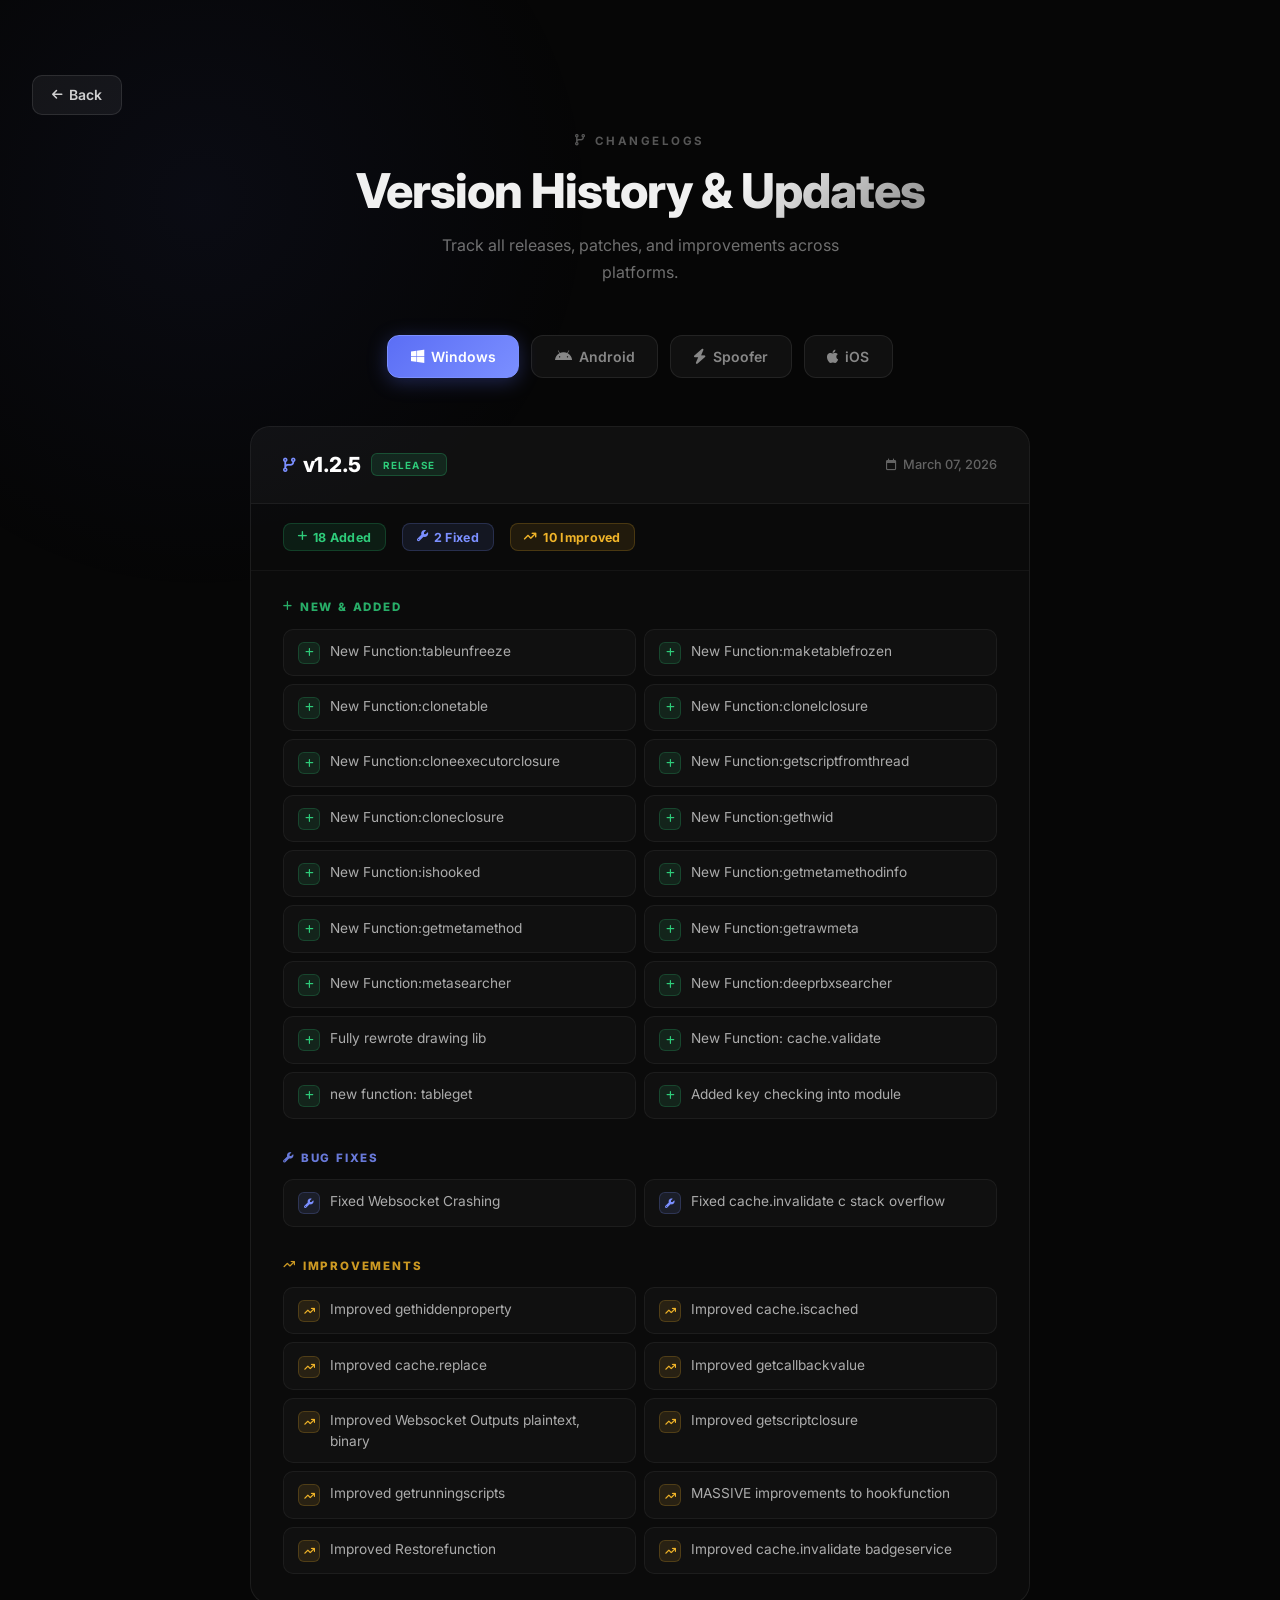
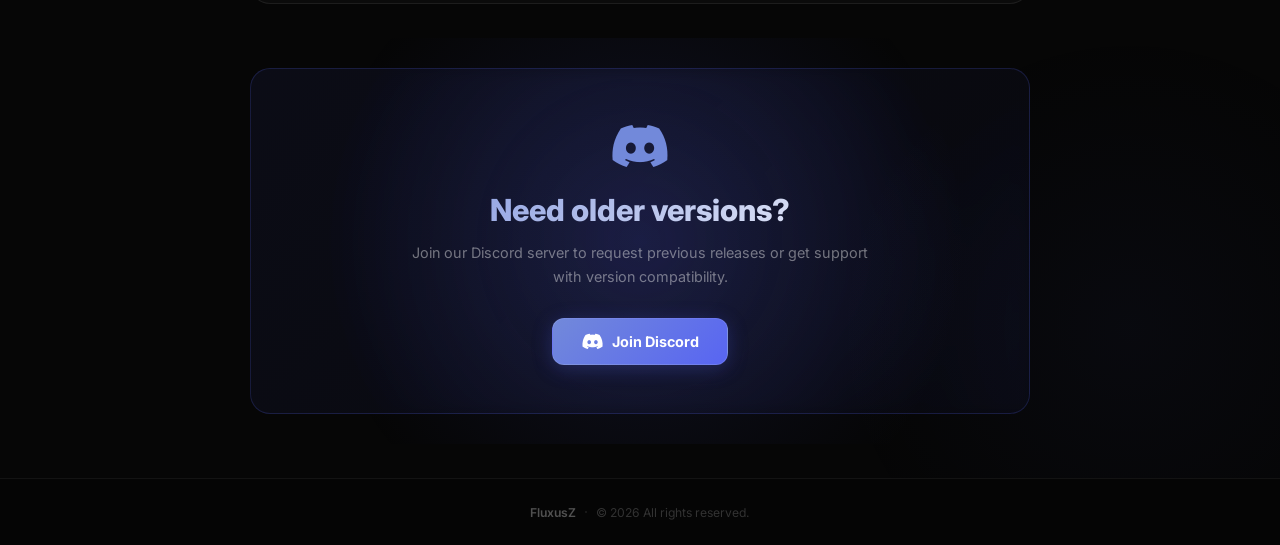
==== changelog.html @ 5e13cd92 "Add files via upload" ====
<!DOCTYPE html>
<html lang="en">
<head>
<meta charset="UTF-8">
<meta name="viewport" content="width=device-width, initial-scale=1.0">
<title>Changelogs - FluxusZ</title>
<link rel="preconnect" href="https://fonts.googleapis.com">
<link rel="preconnect" href="https://fonts.gstatic.com" crossorigin>
<link href="https://fonts.googleapis.com/css2?family=Inter:wght@300;400;500;600;700;800;900&display=swap" rel="stylesheet">
<link rel="stylesheet" href="https://cdnjs.cloudflare.com/ajax/libs/font-awesome/6.5.0/css/all.min.css">
<link rel="stylesheet" href="s.css">
<link rel="stylesheet" href="changelog.css">
</head>
<body>
<div id="navbar"></div>
<div class="page active" id="page-changelog">
<div class="changelog-page">
<div class="changelog-header">
<a href="index.html" class="btn-back"><i class="fa-solid fa-arrow-left"></i> Back</a>
<div class="changelog-tag"><i class="fa-solid fa-code-branch"></i> Changelogs</div>
<h1>Version History & <span class="gradient-text">Updates</span></h1>
<p>Track all releases, patches, and improvements across platforms.</p>
</div>

<div class="os-selector">
<button class="os-btn active" onclick="switchOS('windows')" data-os="windows">
<i class="fa-brands fa-windows"></i> Windows
</button>
<button class="os-btn" onclick="switchOS('android')" data-os="android">
<i class="fa-brands fa-android"></i> Android
</button>
<button class="os-btn" onclick="switchOS('spoofer')" data-os="spoofer">
<i class="fa-solid fa-bolt"></i> Spoofer
</button>
<button class="os-btn" onclick="switchOS('ios')" data-os="ios">
<i class="fa-brands fa-apple"></i> iOS
</button>
</div>

<div class="changelog-timeline" id="changelogTimeline">
</div>

<div class="changelog-discord-section">
<div class="discord-glow"></div>
<div class="discord-content">
<div class="discord-icon"><i class="fa-brands fa-discord"></i></div>
<h2>Need older versions?</h2>
<p>Join our Discord server to request previous releases or get support with version compatibility.</p>
<a href="https://discord.gg/fluxusz" target="_blank" class="discord-btn"><i class="fa-brands fa-discord"></i> Join Discord</a>
</div>
</div>
</div>
</div>

<footer class="site-footer">
<span class="footer-text"><strong>FluxusZ</strong></span>
<div class="footer-dot"></div>
<span class="footer-text">&copy; 2026 All rights reserved.</span>
</footer>

<script src="changelog.js"></script>
</body>
</html>
---- s.css ----
*,*::before,*::after {
    margin: 0;
    padding: 0;
    box-sizing: border-box
}

:root {
    --accent: #ffffff;
    --accent-subtle: rgba(255,255,255,0.05);
    --dark: #060606;
    --card: rgba(255,255,255,0.03);
    --card-hover: rgba(255,255,255,0.055);
    --border: rgba(255,255,255,0.07);
    --text: #f0f0f0;
    --text-muted: rgba(240,240,240,0.45);
    --text-dim: rgba(240,240,240,0.2);
    --leader-color: #e8e8e8;
    --dev-color: #60a5fa;
    --design-color: #fbbf24;
    --spoofer-color: #a855f7
}

html {
    scroll-behavior: smooth;
    overflow-x: hidden
}

body {
    font-family: 'Inter',sans-serif;
    background: var(--dark);
    color: var(--text);
    overflow-x: hidden;
    cursor: none
}

::-webkit-scrollbar {
    width: 4px
}

::-webkit-scrollbar-track {
    background: var(--dark)
}

::-webkit-scrollbar-thumb {
    background: rgba(255,255,255,0.15);
    border-radius: 2px
}

::selection {
    background: rgba(255,255,255,0.12);
    color: white
}

.cursor {
    width: 8px;
    height: 8px;
    background: #fff;
    border-radius: 50%;
    position: fixed;
    top: 0;
    left: 0;
    pointer-events: none;
    z-index: 99999;
    will-change: transform;
    transform: translate(-50%,-50%);
    transition: width .2s ease,height .2s ease
}

.cursor-ring {
    width: 30px;
    height: 30px;
    border: 1.5px solid rgba(255,255,255,0.35);
    border-radius: 50%;
    position: fixed;
    top: 0;
    left: 0;
    pointer-events: none;
    z-index: 99998;
    will-change: transform;
    transform: translate(-50%,-50%);
    transition: width .25s ease,height .25s ease,border-color .25s ease
}

nav {
    position: fixed;
    top: 0;
    left: 0;
    right: 0;
    z-index: 9000;
    padding: 0 2rem;
    height: 68px;
    display: flex;
    align-items: center;
    justify-content: space-between;
    background: rgba(6,6,6,0.85);
    border-bottom: 1px solid rgba(255,255,255,0.06);
    transition: border-color .3s ease
}

nav.scrolled {
    border-color: rgba(255,255,255,0.1);
    background: rgba(6,6,6,0.97)
}

.nav-logo {
    display: flex;
    align-items: center;
    gap: 10px;
    text-decoration: none;
    color: var(--text);
    font-weight: 800;
    font-size: 1.2rem;
    letter-spacing: -.5px
}

.nav-logo-img {
    width: 32px;
    height: 32px;
    object-fit: contain;
    border-radius: 8px;
    display: block
}

.nav-logo-fallback {
    display: none;
    width: 32px;
    height: 32px;
    background: #fff;
    border-radius: 8px;
    align-items: center;
    justify-content: center;
    font-size: .8rem;
    color: #060606
}

.nav-links {
    display: flex;
    align-items: center;
    gap: .2rem;
    list-style: none
}

.nav-links a {
    color: var(--text-muted);
    text-decoration: none;
    font-size: .875rem;
    font-weight: 500;
    padding: .45rem .9rem;
    border-radius: 8px;
    transition: color .2s ease,background .2s ease;
    position: relative
}

.nav-links a::after {
    content: '';
    position: absolute;
    bottom: 4px;
    left: 50%;
    transform: translateX(-50%) scaleX(0);
    width: 14px;
    height: 2px;
    background: #fff;
    border-radius: 1px;
    transition: transform .25s ease
}

.nav-links a:hover {
    color: var(--text);
    background: rgba(255,255,255,0.04)
}

.nav-links a:hover::after {
    transform: translateX(-50%) scaleX(1)
}

.nav-links a.active {
    color: #fff
}

.nav-links a.active::after {
    transform: translateX(-50%) scaleX(1)
}

.hamburger {
    display: none;
    flex-direction: column;
    gap: 5px;
    background: none;
    border: none;
    cursor: none;
    padding: 8px;
    border-radius: 8px;
    transition: background .2s ease
}

.hamburger:hover {
    background: rgba(255,255,255,0.04)
}

.hamburger span {
    display: block;
    width: 22px;
    height: 2px;
    background: var(--text);
    border-radius: 2px;
    transition: transform .3s ease,opacity .3s ease;
    transform-origin: center
}

.hamburger.open span:nth-child(1) {
    transform: translateY(7px) rotate(45deg)
}

.hamburger.open span:nth-child(2) {
    opacity: 0;
    transform: scaleX(0)
}

.hamburger.open span:nth-child(3) {
    transform: translateY(-7px) rotate(-45deg)
}

.mobile-menu {
    position: fixed;
    top: 68px;
    left: 0;
    right: 0;
    z-index: 8999;
    background: rgba(6,6,6,0.98);
    border-bottom: 1px solid rgba(255,255,255,0.06);
    overflow: hidden;
    max-height: 0;
    opacity: 0;
    transition: max-height .4s cubic-bezier(.4,0,.2,1),opacity .3s ease
}

.mobile-menu.open {
    max-height: 320px;
    opacity: 1
}

.mobile-menu-inner {
    padding: 1rem 1.5rem 1.5rem;
    display: flex;
    flex-direction: column;
    gap: 4px
}

.mobile-menu a {
    color: var(--text-muted);
    text-decoration: none;
    font-size: .95rem;
    font-weight: 500;
    padding: .7rem 1rem;
    border-radius: 10px;
    display: flex;
    align-items: center;
    gap: 12px;
    border: 1px solid transparent;
    transform: translateY(-6px);
    opacity: 0;
    transition: all .25s ease
}

.mobile-menu.open a {
    transform: translateY(0);
    opacity: 1
}

.mobile-menu.open a:nth-child(1) {
    transition-delay: .04s
}

.mobile-menu.open a:nth-child(2) {
    transition-delay: .08s
}

.mobile-menu.open a:nth-child(3) {
    transition-delay: .12s
}

.mobile-menu.open a:nth-child(4) {
    transition-delay: .16s
}

.mobile-menu.open a:nth-child(5) {
    transition-delay: .2s
}

.mobile-menu a:hover {
    color: var(--text);
    background: rgba(255,255,255,0.04);
    border-color: rgba(255,255,255,0.08)
}

.mobile-menu a i {
    color: rgba(255,255,255,0.4);
    width: 18px;
    text-align: center
}

.page {
    display: none;
    min-height: 100vh;
    flex-direction: column
}

.page.active {
    display: flex;
    animation: pageIn .4s ease both
}

@keyframes pageIn {
    from {
        opacity: 0;
        transform: translateY(12px)
    }

    to {
        opacity: 1;
        transform: translateY(0)
    }
}

.page-content {
    flex: 1
}

.page-bg {
    position: absolute;
    inset: 0;
    pointer-events: none;
    overflow: hidden;
    z-index: 0
}

.page-bg::before {
    content: '';
    position: absolute;
    width: 800px;
    height: 800px;
    background: radial-gradient(circle,rgba(255,255,255,0.028) 0%,transparent 70%);
    top: -200px;
    left: -200px;
    border-radius: 50%
}

.page-bg::after {
    content: '';
    position: absolute;
    width: 600px;
    height: 600px;
    background: radial-gradient(circle,rgba(255,255,255,0.018) 0%,transparent 70%);
    bottom: -150px;
    right: -150px;
    border-radius: 50%
}

.grid-bg {
    position: absolute;
    inset: 0;
    pointer-events: none;
    background-image: linear-gradient(rgba(255,255,255,0.022) 1px,transparent 1px),linear-gradient(90deg,rgba(255,255,255,0.022) 1px,transparent 1px);
    background-size: 64px 64px;
    mask-image: radial-gradient(ellipse at center,black 20%,transparent 72%)
}

.hero {
    min-height: 100vh;
    display: flex;
    flex-direction: column;
    align-items: center;
    justify-content: center;
    text-align: center;
    padding: 6rem 2rem 4rem;
    position: relative;
    overflow: hidden
}

.hero-badge {
    display: inline-flex;
    align-items: center;
    gap: 8px;
    background: rgba(255,255,255,0.04);
    border: 1px solid rgba(255,255,255,0.1);
    border-radius: 100px;
    padding: 6px 16px;
    font-size: .77rem;
    font-weight: 600;
    color: rgba(255,255,255,0.6);
    letter-spacing: .5px;
    text-transform: uppercase;
    margin-bottom: 2rem;
    position: relative;
    z-index: 1;
    opacity: 0;
    transform: translateY(16px);
    animation: fadeUp .7s ease .15s forwards
}

.hero-badge .dot {
    width: 6px;
    height: 6px;
    background: #fff;
    border-radius: 50%;
    animation: dotPulse 2s ease-in-out infinite
}

@keyframes dotPulse {
    0%,100% {
        opacity: 1
    }

    50% {
        opacity: .3
    }
}

.hero h1 {
    font-size: clamp(3rem,7vw,6rem);
    font-weight: 900;
    line-height: 1.05;
    letter-spacing: -2px;
    margin-bottom: 1.5rem;
    position: relative;
    z-index: 1;
    opacity: 0;
    transform: translateY(20px);
    animation: fadeUp .8s ease .3s forwards
}

.gradient-text {
    background: linear-gradient(135deg,#fff 0%,#999 50%,#fff 100%);
    background-size: 200% auto;
    -webkit-background-clip: text;
    -webkit-text-fill-color: transparent;
    background-clip: text;
    animation: shimmer 5s linear infinite
}

@keyframes shimmer {
    0% {
        background-position: 0% center
    }

    100% {
        background-position: 200% center
    }
}

.hero>p {
    font-size: clamp(.95rem,1.8vw,1.15rem);
    color: var(--text-muted);
    max-width: 520px;
    line-height: 1.75;
    margin-bottom: 2.75rem;
    position: relative;
    z-index: 1;
    opacity: 0;
    transform: translateY(20px);
    animation: fadeUp .8s ease .45s forwards
}

.hero-btns {
    display: flex;
    gap: .9rem;
    flex-wrap: wrap;
    justify-content: center;
    position: relative;
    z-index: 1;
    opacity: 0;
    transform: translateY(20px);
    animation: fadeUp .8s ease .6s forwards
}

@keyframes fadeUp {
    to {
        opacity: 1;
        transform: translateY(0)
    }
}

.scroll-hint {
    position: absolute;
    bottom: 2rem;
    left: 50%;
    transform: translateX(-50%);
    display: flex;
    flex-direction: column;
    align-items: center;
    gap: 6px;
    opacity: 0;
    animation: dimIn 1s ease 1.4s forwards;
    z-index: 1
}

@keyframes dimIn {
    to {
        opacity: .3
    }
}

.scroll-hint span {
    font-size: .65rem;
    color: var(--text-dim);
    letter-spacing: 2.5px;
    text-transform: uppercase
}

.scroll-mouse {
    width: 20px;
    height: 32px;
    border: 1.5px solid rgba(255,255,255,0.2);
    border-radius: 10px;
    position: relative
}

.scroll-mouse::before {
    content: '';
    width: 2px;
    height: 5px;
    background: rgba(255,255,255,0.3);
    border-radius: 2px;
    position: absolute;
    top: 5px;
    left: 50%;
    transform: translateX(-50%);
    animation: scrollDrop 2s ease infinite
}

@keyframes scrollDrop {
    0%,100% {
        transform: translateX(-50%) translateY(0);
        opacity: 1
    }

    80% {
        transform: translateX(-50%) translateY(9px);
        opacity: 0
    }
}

.btn-primary {
    display: inline-flex;
    align-items: center;
    gap: 9px;
    padding: .85rem 1.9rem;
    background: #fff;
    color: #060606;
    text-decoration: none;
    font-weight: 700;
    font-size: .9rem;
    border-radius: 12px;
    border: none;
    position: relative;
    overflow: hidden;
    transition: transform .2s ease,box-shadow .2s ease,background .2s ease;
    cursor: none
}

.btn-primary:hover {
    transform: translateY(-2px);
    background: #e8e8e8;
    box-shadow: 0 6px 24px rgba(255,255,255,0.12)
}

.btn-primary:active {
    transform: translateY(0)
}

.btn-primary .shimmer {
    position: absolute;
    top: -50%;
    left: -75%;
    width: 50%;
    height: 200%;
    background: linear-gradient(90deg,transparent,rgba(255,255,255,0.35),transparent);
    transform: skewX(-20deg);
    transition: left .55s ease
}

.btn-primary:hover .shimmer {
    left: 130%
}

.btn-secondary {
    display: inline-flex;
    align-items: center;
    gap: 9px;
    padding: .85rem 1.9rem;
    background: transparent;
    color: var(--text);
    text-decoration: none;
    font-weight: 600;
    font-size: .9rem;
    border-radius: 12px;
    border: 1px solid rgba(255,255,255,0.1);
    transition: transform .2s ease,border-color .2s ease,background .2s ease,color .2s ease;
    cursor: none
}

.btn-secondary:hover {
    transform: translateY(-2px);
    border-color: rgba(255,255,255,0.22);
    background: rgba(255,255,255,0.04);
    color: #fff
}

.btn-secondary:active {
    transform: translateY(0)
}

.bi {
    transition: transform .2s ease
}

.btn-primary:hover .bi,.btn-secondary:hover .bi {
    transform: translateX(3px)
}

.features-section {
    padding: 6rem 2rem 7rem;
    position: relative;
    overflow: hidden
}

.features-section::before {
    content: '';
    position: absolute;
    top: 0;
    left: 8%;
    right: 8%;
    height: 1px;
    background: linear-gradient(90deg,transparent,rgba(255,255,255,0.08),transparent)
}

.section-header {
    text-align: center;
    margin-bottom: 4.5rem
}

.section-tag {
    display: inline-flex;
    align-items: center;
    gap: 7px;
    font-size: .72rem;
    font-weight: 700;
    color: rgba(255,255,255,0.32);
    text-transform: uppercase;
    letter-spacing: 2.5px;
    margin-bottom: 1.1rem
}

.section-header h2 {
    font-size: clamp(1.9rem,4vw,3rem);
    font-weight: 800;
    letter-spacing: -1px;
    line-height: 1.08;
    margin-bottom: .9rem;
    color: var(--text)
}

.section-header p {
    color: var(--text-muted);
    font-size: 1rem;
    max-width: 440px;
    margin: 0 auto;
    line-height: 1.72
}

.features-grid {
    display: grid;
    grid-template-columns: repeat(3,1fr);
    gap: 1.1rem;
    max-width: 1080px;
    margin: 0 auto
}

.feature-card {
    background: var(--card);
    border: 1px solid var(--border);
    border-radius: 18px;
    padding: 1.85rem;
    position: relative;
    overflow: hidden;
    cursor: none;
    transition: transform .3s ease,border-color .3s ease,background .3s ease,box-shadow .3s ease;
    transform: translateY(40px);
    opacity: 0;
    will-change: transform
}

.feature-card.revealed {
    transform: translateY(0);
    opacity: 1;
    transition: transform .5s cubic-bezier(.4,0,.2,1),opacity .5s ease,border-color .3s ease,background .3s ease,box-shadow .3s ease
}

.feature-card:hover {
    transform: translateY(-5px);
    border-color: rgba(255,255,255,0.15);
    background: rgba(255,255,255,0.048);
    box-shadow: 0 16px 48px rgba(0,0,0,0.45)
}

.spotlight {
    position: absolute;
    inset: 0;
    border-radius: 18px;
    pointer-events: none;
    opacity: 0;
    transition: opacity .25s ease;
    background: radial-gradient(280px circle at var(--x,50%) var(--y,50%),rgba(255,255,255,0.032),transparent)
}

.feature-card:hover .spotlight {
    opacity: 1
}

.feature-icon {
    width: 48px;
    height: 48px;
    background: rgba(255,255,255,0.04);
    border: 1px solid rgba(255,255,255,0.08);
    border-radius: 13px;
    display: flex;
    align-items: center;
    justify-content: center;
    font-size: 1.25rem;
    color: rgba(255,255,255,0.6);
    margin-bottom: 1.2rem;
    position: relative;
    z-index: 1;
    transition: background .25s ease,border-color .25s ease,color .25s ease,transform .25s ease
}

.feature-card:hover .feature-icon {
    background: rgba(255,255,255,0.075);
    border-color: rgba(255,255,255,0.18);
    color: #fff;
    transform: scale(1.06) rotate(-3deg)
}

.feature-card h3 {
    font-size: 1.05rem;
    font-weight: 700;
    margin-bottom: .55rem;
    letter-spacing: -.3px;
    color: var(--text);
    position: relative;
    z-index: 1;
    transition: color .25s ease
}

.feature-card:hover h3 {
    color: #fff
}

.feature-card>p {
    font-size: .875rem;
    color: var(--text-muted);
    line-height: 1.72;
    position: relative;
    z-index: 1;
    transition: color .25s ease
}

.feature-card:hover>p {
    color: rgba(240,240,240,0.56)
}

.feature-num {
    position: absolute;
    top: 1.2rem;
    right: 1.4rem;
    font-size: .68rem;
    font-weight: 800;
    color: rgba(255,255,255,0.14);
    letter-spacing: 1px
}

.feature-bar {
    margin-top: 1.4rem;
    height: 1.5px;
    background: rgba(255,255,255,0.06);
    border-radius: 1px;
    overflow: hidden;
    position: relative;
    z-index: 1
}

.feature-bar-fill {
    height: 100%;
    background: linear-gradient(90deg,rgba(255,255,255,0.5),rgba(255,255,255,0.15));
    border-radius: 1px;
    transform: scaleX(0);
    transform-origin: left;
    transition: transform .75s cubic-bezier(.4,0,.2,1)
}

.feature-card.revealed .feature-bar-fill {
    transform: scaleX(1)
}

.download-page {
    flex: 1;
    display: flex;
    flex-direction: column;
    align-items: center;
    justify-content: center;
    padding: 8rem 2rem 4rem;
    position: relative;
    overflow: hidden
}

.dl-header {
    text-align: center;
    margin-bottom: 3rem;
    position: relative;
    z-index: 1
}

.dl-tag {
    display: inline-flex;
    align-items: center;
    gap: 7px;
    font-size: .72rem;
    font-weight: 700;
    color: rgba(255,255,255,0.32);
    text-transform: uppercase;
    letter-spacing: 2.5px;
    margin-bottom: 1rem
}

.dl-header h1 {
    font-size: clamp(2.2rem,5vw,3.8rem);
    font-weight: 900;
    letter-spacing: -2px;
    line-height: 1.05;
    margin-bottom: .8rem
}

.dl-header p {
    color: var(--text-muted);
    font-size: .975rem;
    max-width: 400px;
    margin: 0 auto;
    line-height: 1.72
}

.dl-grid {
    display: flex;
    gap: 1.1rem;
    justify-content: center;
    flex-wrap: wrap;
    position: relative;
    z-index: 1;
    max-width: 900px;
    width: 100%
}

.dl-card {
    background: var(--card);
    border: 1px solid var(--border);
    border-radius: 18px;
    padding: 1.85rem 1.6rem;
    width: 210px;
    display: flex;
    flex-direction: column;
    align-items: center;
    gap: .9rem;
    position: relative;
    overflow: hidden;
    cursor: none;
    transition: transform .3s ease,border-color .3s ease,background .3s ease,box-shadow .3s ease;
    opacity: 0;
    transform: translateY(24px);
    will-change: transform
}

.dl-card.revealed {
    opacity: 1;
    transform: translateY(0)
}

.dl-card:not(.unavailable):hover {
    transform: translateY(-5px);
    border-color: rgba(255,255,255,0.15);
    background: rgba(255,255,255,0.048);
    box-shadow: 0 16px 48px rgba(0,0,0,0.45)
}

.dl-card .spotlight {
    position: absolute;
    inset: 0;
    border-radius: 18px;
    pointer-events: none;
    opacity: 0;
    transition: opacity .25s ease;
    background: radial-gradient(220px circle at var(--x,50%) var(--y,50%),rgba(255,255,255,0.03),transparent)
}

.dl-card:hover .spotlight {
    opacity: 1
}

.dl-card.spoofer {
    border-color: rgba(168,85,247,0.15)
}

.dl-card.spoofer:not(.unavailable):hover {
    border-color: rgba(168,85,247,0.25);
    box-shadow: 0 16px 48px rgba(0,0,0,0.45),0 0 24px rgba(168,85,247,0.08)
}

.dl-card.spoofer .spotlight {
    background: radial-gradient(220px circle at var(--x,50%) var(--y,50%),rgba(168,85,247,0.04),transparent)
}

.dl-card-icon {
    width: 60px;
    height: 60px;
    background: rgba(255,255,255,0.04);
    border: 1px solid rgba(255,255,255,0.08);
    border-radius: 16px;
    display: flex;
    align-items: center;
    justify-content: center;
    font-size: 1.7rem;
    color: rgba(255,255,255,0.65);
    transition: background .25s ease,border-color .25s ease,color .25s ease,transform .25s ease;
    position: relative;
    z-index: 1
}

.dl-card:not(.unavailable):hover .dl-card-icon {
    background: rgba(255,255,255,0.075);
    border-color: rgba(255,255,255,0.18);
    color: #fff;
    transform: scale(1.06) rotate(-3deg)
}

.dl-card.spoofer .dl-card-icon {
    background: rgba(168,85,247,0.05);
    border-color: rgba(168,85,247,0.12);
    color: rgba(168,85,247,0.7)
}

.dl-card.spoofer:not(.unavailable):hover .dl-card-icon {
    background: rgba(168,85,247,0.1);
    border-color: rgba(168,85,247,0.25);
    color: var(--spoofer-color);
    transform: scale(1.06) rotate(-3deg)
}

.dl-card-name {
    font-size: 1rem;
    font-weight: 700;
    letter-spacing: -.3px;
    color: var(--text);
    position: relative;
    z-index: 1
}

.dl-card.spoofer .dl-card-name {
    color: rgba(168,85,247,0.9)
}

.dl-card-status {
    display: flex;
    align-items: center;
    gap: 6px;
    font-size: .74rem;
    font-weight: 600;
    position: relative;
    z-index: 1
}

.status-dot {
    width: 6px;
    height: 6px;
    border-radius: 50%;
    flex-shrink: 0
}

.status-dot.online {
    background: #4ade80;
    animation: sPulse 2s ease-in-out infinite
}

.status-dot.offline {
    background: rgba(255,255,255,0.18)
}

@keyframes sPulse {
    0%,100% {
        box-shadow: 0 0 0 0 rgba(74,222,128,0.4)
    }

    50% {
        box-shadow: 0 0 0 4px rgba(74,222,128,0)
    }
}

.status-text.online {
    color: #4ade80
}

.status-text.offline {
    color: rgba(255,255,255,0.28)
}

.dl-card-btn {
    display: inline-flex;
    align-items: center;
    justify-content: center;
    gap: 7px;
    width: 100%;
    padding: .6rem 1rem;
    border-radius: 9px;
    font-size: .8rem;
    font-weight: 600;
    border: 1px solid rgba(255,255,255,0.08);
    background: rgba(255,255,255,0.04);
    color: var(--text-muted);
    cursor: none;
    transition: all .2s ease;
    position: relative;
    z-index: 1
}

.dl-card:not(.unavailable) .dl-card-btn {
    background: #fff;
    color: #060606;
    border-color: transparent;
    font-weight: 700
}

.dl-card:not(.unavailable) .dl-card-btn:hover {
    background: #e8e8e8;
    box-shadow: 0 4px 16px rgba(255,255,255,0.12);
    transform: translateY(-1px)
}

.dl-card.spoofer:not(.unavailable) .dl-card-btn {
    background: linear-gradient(135deg,var(--spoofer-color),#c084fc);
    color: #fff
}

.dl-card.spoofer:not(.unavailable) .dl-card-btn:hover {
    background: linear-gradient(135deg,#9333ea,#a855f7);
    box-shadow: 0 4px 20px rgba(168,85,247,0.3);
    transform: translateY(-1px)
}

.dl-card.unavailable .dl-card-btn {
    cursor: not-allowed;
    opacity: .3
}

@keyframes shake {
    0% {
        transform: translateX(0)
    }

    15% {
        transform: translateX(-7px) rotate(-.8deg)
    }

    30% {
        transform: translateX(7px) rotate(.8deg)
    }

    45% {
        transform: translateX(-5px)
    }

    60% {
        transform: translateX(5px)
    }

    75% {
        transform: translateX(-3px)
    }

    90% {
        transform: translateX(2px)
    }

    100% {
        transform: translateX(0)
    }
}

.dl-card.shaking {
    animation: shake .5s ease both
}

.dl-changelog-btn-wrap {
    position: relative;
    z-index: 1;
    margin-top: 2.5rem;
    text-align: center
}

.dl-changelog-btn-wrap .btn-primary {
    display: inline-flex;
    align-items: center;
    justify-content: center;
    gap: 8px;
    padding: .85rem 1.85rem;
    background: #fff;
    color: #080810;
    border: none;
    border-radius: 11px;
    font-size: .9rem;
    font-weight: 700;
    font-family: inherit;
    text-decoration: none;
    transition: all .2s ease;
    box-shadow: 0 4px 20px rgba(255,255,255,0.15);
    cursor: none
}

.dl-changelog-btn-wrap .btn-primary:hover {
    background: #f0f0f0;
    transform: translateY(-2px);
    box-shadow: 0 8px 32px rgba(255,255,255,0.25)
}

.toast-container {
    position: fixed;
    bottom: 1.75rem;
    left: 50%;
    transform: translateX(-50%);
    z-index: 99990;
    display: flex;
    flex-direction: column;
    align-items: center;
    gap: .5rem;
    pointer-events: none
}

.toast {
    display: flex;
    align-items: center;
    gap: 11px;
    padding: .8rem 1.3rem;
    background: #111;
    border: 1px solid rgba(255,255,255,0.09);
    border-radius: 13px;
    box-shadow: 0 8px 30px rgba(0,0,0,0.6);
    white-space: nowrap;
    transform: translateY(16px);
    opacity: 0;
    transition: transform .35s cubic-bezier(.34,1.4,.64,1),opacity .35s ease
}

.toast.show {
    transform: translateY(0);
    opacity: 1
}

.toast.hide {
    transform: translateY(8px);
    opacity: 0;
    transition: all .25s ease
}

.toast-logo {
    width: 20px;
    height: 20px;
    object-fit: contain;
    border-radius: 5px;
    flex-shrink: 0
}

.toast-logo-fb {
    width: 20px;
    height: 20px;
    background: rgba(255,255,255,0.08);
    border-radius: 5px;
    display: flex;
    align-items: center;
    justify-content: center;
    font-size: .55rem;
    color: rgba(255,255,255,0.4)
}

.toast-content {
    display: flex;
    flex-direction: column;
    gap: 1px
}

.toast-title {
    font-size: .78rem;
    font-weight: 700;
    color: var(--text)
}

.toast-msg {
    font-size: .73rem;
    color: var(--text-muted)
}

.tos-overlay {
    position: fixed;
    inset: 0;
    z-index: 9500;
    background: rgba(0,0,0,0.75);
    display: flex;
    align-items: center;
    justify-content: center;
    padding: 2rem;
    opacity: 0;
    pointer-events: none;
    transition: opacity .3s ease
}

.tos-overlay.active {
    opacity: 1;
    pointer-events: all
}

.tos-modal {
    background: #0c0c0c;
    border: 1px solid rgba(255,255,255,0.09);
    border-radius: 22px;
    width: 100%;
    max-width: 600px;
    max-height: 88vh;
    display: flex;
    flex-direction: column;
    overflow: hidden;
    transform: translateY(18px) scale(.97);
    transition: transform .38s cubic-bezier(.34,1.15,.64,1);
    box-shadow: 0 32px 80px rgba(0,0,0,0.7)
}

.tos-overlay.active .tos-modal {
    transform: translateY(0) scale(1)
}

.tos-head {
    padding: 1.6rem 1.85rem 1.15rem;
    border-bottom: 1px solid rgba(255,255,255,0.06);
    display: flex;
    align-items: center;
    justify-content: space-between;
    flex-shrink: 0
}

.tos-head-left {
    display: flex;
    align-items: center;
    gap: 11px
}

.tos-head-icon {
    width: 38px;
    height: 38px;
    background: rgba(255,255,255,0.04);
    border: 1px solid rgba(255,255,255,0.08);
    border-radius: 10px;
    display: flex;
    align-items: center;
    justify-content: center;
    font-size: .95rem;
    color: rgba(255,255,255,0.5)
}

.tos-head-text h2 {
    font-size: .95rem;
    font-weight: 700;
    color: var(--text)
}

.tos-head-text p {
    font-size: .73rem;
    color: var(--text-muted);
    margin-top: 1px
}

.tos-x {
    width: 30px;
    height: 30px;
    background: rgba(255,255,255,0.03);
    border: 1px solid rgba(255,255,255,0.06);
    border-radius: 7px;
    display: flex;
    align-items: center;
    justify-content: center;
    font-size: .78rem;
    color: var(--text-muted);
    cursor: none;
    transition: all .2s ease
}

.tos-x:hover {
    background: rgba(255,255,255,0.07);
    color: var(--text)
}

.tos-body {
    padding: 1.4rem 1.85rem;
    overflow-y: auto;
    flex: 1;
    scrollbar-width: thin;
    scrollbar-color: rgba(255,255,255,0.08) transparent
}

.tos-body::-webkit-scrollbar {
    width: 3px
}

.tos-body::-webkit-scrollbar-thumb {
    background: rgba(255,255,255,0.08);
    border-radius: 2px
}

.tos-intro {
    font-size: .86rem;
    color: var(--text-muted);
    line-height: 1.72;
    margin-bottom: 1.5rem;
    padding-bottom: 1.5rem;
    border-bottom: 1px solid rgba(255,255,255,0.05)
}

.tos-section {
    margin-bottom: 1.35rem
}

.tos-section h3 {
    font-size: .76rem;
    font-weight: 700;
    color: rgba(255,255,255,0.6);
    text-transform: uppercase;
    letter-spacing: 1.5px;
    margin-bottom: .65rem;
    display: flex;
    align-items: center;
    gap: 7px
}

.tos-section h3 i {
    font-size: .72rem;
    color: rgba(255,255,255,0.25)
}

.tos-section p,.tos-section li {
    font-size: .845rem;
    color: var(--text-muted);
    line-height: 1.75
}

.tos-section ul {
    list-style: none;
    display: flex;
    flex-direction: column;
    gap: .35rem
}

.tos-section ul li {
    display: flex;
    align-items: flex-start;
    gap: 9px
}

.tos-section ul li::before {
    content: '';
    width: 3px;
    height: 3px;
    background: rgba(255,255,255,0.2);
    border-radius: 50%;
    flex-shrink: 0;
    margin-top: 9px
}

.tos-note {
    margin-top: 1.35rem;
    padding: .9rem 1.1rem;
    background: rgba(255,255,255,0.02);
    border: 1px solid rgba(255,255,255,0.06);
    border-radius: 11px;
    font-size: .79rem;
    color: var(--text-muted);
    line-height: 1.7
}

.tos-note strong {
    color: rgba(255,255,255,0.48)
}

.tos-foot {
    padding: 1.15rem 1.85rem 1.6rem;
    border-top: 1px solid rgba(255,255,255,0.06);
    flex-shrink: 0;
    display: flex;
    flex-direction: column;
    gap: .9rem
}

.tos-toggle {
    display: flex;
    align-items: center;
    gap: 11px;
    cursor: none
}

.toggle-sw {
    width: 42px;
    height: 22px;
    background: rgba(255,255,255,0.07);
    border: 1px solid rgba(255,255,255,0.1);
    border-radius: 100px;
    position: relative;
    flex-shrink: 0;
    transition: background .25s ease,border-color .25s ease;
    cursor: none
}

.toggle-sw::after {
    content: '';
    width: 14px;
    height: 14px;
    background: rgba(255,255,255,0.35);
    border-radius: 50%;
    position: absolute;
    top: 3px;
    left: 3px;
    transition: left .28s cubic-bezier(.34,1.3,.64,1),background .25s ease
}

.toggle-sw.on {
    background: rgba(255,255,255,0.13);
    border-color: rgba(255,255,255,0.26)
}

.toggle-sw.on::after {
    left: calc(100% - 17px);
    background: #fff
}

.tos-toggle-lbl {
    font-size: .845rem;
    font-weight: 500;
    color: var(--text-muted);
    user-select: none;
    transition: color .25s ease
}

.tos-toggle.on .tos-toggle-lbl {
    color: var(--text)
}

.tos-actions {
    display: flex;
    gap: .7rem
}

.tos-dl-btn {
    flex: 1;
    display: inline-flex;
    align-items: center;
    justify-content: center;
    gap: 8px;
    padding: .78rem 1.4rem;
    border-radius: 10px;
    font-size: .875rem;
    font-weight: 700;
    border: 1px solid rgba(255,255,255,0.08);
    background: rgba(255,255,255,0.04);
    color: rgba(255,255,255,0.2);
    cursor: not-allowed;
    transition: all .3s ease;
    position: relative;
    overflow: hidden
}

.tos-dl-btn.on {
    background: #fff;
    color: #060606;
    border-color: transparent;
    cursor: none
}

.tos-dl-btn.on:hover {
    background: #e8e8e8;
    box-shadow: 0 4px 20px rgba(255,255,255,0.12);
    transform: translateY(-1px)
}

.tos-dl-btn.on .shimmer {
    position: absolute;
    top: -50%;
    left: -75%;
    width: 50%;
    height: 200%;
    background: linear-gradient(90deg,transparent,rgba(255,255,255,0.3),transparent);
    transform: skewX(-20deg);
    transition: left .5s ease
}

.tos-dl-btn.on:hover .shimmer {
    left: 130%
}

.tos-dec-btn {
    display: inline-flex;
    align-items: center;
    justify-content: center;
    gap: 7px;
    padding: .78rem 1.15rem;
    border-radius: 10px;
    font-size: .85rem;
    font-weight: 600;
    border: 1px solid rgba(255,255,255,0.07);
    background: transparent;
    color: var(--text-muted);
    cursor: none;
    transition: all .2s ease
}

.tos-dec-btn:hover {
    border-color: rgba(255,255,255,0.13);
    color: var(--text);
    background: rgba(255,255,255,0.03)
}

.credits-page {
    flex: 1;
    padding: 8rem 2rem 5rem;
    position: relative;
    overflow: hidden
}

.credits-header {
    text-align: center;
    margin-bottom: 4.5rem;
    position: relative;
    z-index: 1
}

.credits-tag {
    display: inline-flex;
    align-items: center;
    gap: 7px;
    font-size: .72rem;
    font-weight: 700;
    color: rgba(255,255,255,0.32);
    text-transform: uppercase;
    letter-spacing: 2.5px;
    margin-bottom: 1rem
}

.credits-header h1 {
    font-size: clamp(2.5rem,5vw,4rem);
    font-weight: 900;
    letter-spacing: -2px;
    line-height: 1.05;
    margin-bottom: .8rem
}

.credits-header p {
    color: var(--text-muted);
    font-size: .975rem;
    max-width: 380px;
    margin: 0 auto;
    line-height: 1.72
}

.credits-group {
    margin-bottom: 3.75rem;
    position: relative;
    z-index: 1
}

.group-label {
    display: flex;
    align-items: center;
    gap: 12px;
    max-width: 1080px;
    margin: 0 auto 1.6rem
}

.group-label-text {
    font-size: .69rem;
    font-weight: 800;
    text-transform: uppercase;
    letter-spacing: 3px;
    white-space: nowrap
}

.group-label-text.leader {
    color: var(--leader-color)
}

.group-label-text.developer {
    color: var(--dev-color)
}

.group-label-text.designer {
    color: var(--design-color)
}

.group-line {
    flex: 1;
    height: 1px
}

.group-line.leader {
    background: linear-gradient(90deg,rgba(232,232,232,0.14),transparent)
}

.group-line.developer {
    background: linear-gradient(90deg,rgba(96,165,250,0.18),transparent)
}

.group-line.designer {
    background: linear-gradient(90deg,rgba(251,191,36,0.18),transparent)
}

.credits-grid {
    display: flex;
    gap: 1.1rem;
    flex-wrap: wrap;
    justify-content: center;
    max-width: 1080px;
    margin: 0 auto
}

.member-card {
    width: 195px;
    display: flex;
    flex-direction: column;
    align-items: center;
    padding: 1.85rem 1.4rem 1.4rem;
    border-radius: 18px;
    position: relative;
    overflow: hidden;
    cursor: none;
    transition: transform .3s ease,border-color .3s ease,background .3s ease,box-shadow .3s ease;
    opacity: 0;
    transform: translateY(28px);
    will-change: transform
}

.member-card.revealed {
    opacity: 1;
    transform: translateY(0)
}

.member-card.leader {
    background: rgba(255,255,255,0.025);
    border: 1px solid rgba(255,255,255,0.09)
}

.member-card.developer {
    background: rgba(96,165,250,0.03);
    border: 1px solid rgba(96,165,250,0.12)
}

.member-card.designer {
    background: rgba(251,191,36,0.03);
    border: 1px solid rgba(251,191,36,0.12)
}

.member-card.leader:hover {
    transform: translateY(-6px);
    border-color: rgba(255,255,255,0.2);
    background: rgba(255,255,255,0.04);
    box-shadow: 0 16px 48px rgba(0,0,0,0.45),0 0 32px rgba(255,255,255,0.04)
}

.member-card.developer:hover {
    transform: translateY(-6px);
    border-color: rgba(96,165,250,0.3);
    background: rgba(96,165,250,0.05);
    box-shadow: 0 16px 48px rgba(0,0,0,0.45),0 0 32px rgba(96,165,250,0.06)
}

.member-card.designer:hover {
    transform: translateY(-6px);
    border-color: rgba(251,191,36,0.3);
    background: rgba(251,191,36,0.045);
    box-shadow: 0 16px 48px rgba(0,0,0,0.45),0 0 32px rgba(251,191,36,0.06)
}

.member-card .spotlight {
    position: absolute;
    inset: 0;
    border-radius: 18px;
    pointer-events: none;
    opacity: 0;
    transition: opacity .25s ease
}

.member-card.leader .spotlight {
    background: radial-gradient(200px circle at var(--x,50%) var(--y,50%),rgba(255,255,255,0.03),transparent)
}

.member-card.developer .spotlight {
    background: radial-gradient(200px circle at var(--x,50%) var(--y,50%),rgba(96,165,250,0.045),transparent)
}

.member-card.designer .spotlight {
    background: radial-gradient(200px circle at var(--x,50%) var(--y,50%),rgba(251,191,36,0.045),transparent)
}

.member-card:hover .spotlight {
    opacity: 1
}

.avatar-wrap {
    width: 76px;
    height: 76px;
    position: relative;
    margin-bottom: 1.05rem;
    flex-shrink: 0
}

.diamond {
    width: 76px;
    height: 76px;
    transform: rotate(45deg);
    border-radius: 13px;
    overflow: hidden;
    transition: transform .3s ease,box-shadow .3s ease
}

.member-card:hover .diamond {
    transform: rotate(45deg) scale(1.05)
}

.member-card.leader .diamond {
    border: 1.5px solid rgba(255,255,255,0.22)
}

.member-card.developer .diamond {
    border: 1.5px solid rgba(96,165,250,0.35)
}

.member-card.designer .diamond {
    border: 1.5px solid rgba(251,191,36,0.35)
}

.member-card.leader:hover .diamond {
    box-shadow: 0 0 20px rgba(255,255,255,0.1)
}

.member-card.developer:hover .diamond {
    box-shadow: 0 0 20px rgba(96,165,250,0.18)
}

.member-card.designer:hover .diamond {
    box-shadow: 0 0 20px rgba(251,191,36,0.18)
}

.diamond img {
    width: 100%;
    height: 100%;
    object-fit: cover;
    transform: rotate(-45deg) scale(1.42);
    display: block
}

.diamond .av-fb {
    width: 100%;
    height: 100%;
    display: flex;
    align-items: center;
    justify-content: center;
    font-size: 1.6rem;
    transform: rotate(-45deg)
}

.member-card.leader .av-fb {
    color: rgba(255,255,255,0.25);
    background: rgba(255,255,255,0.04)
}

.member-card.developer .av-fb {
    color: rgba(96,165,250,0.35);
    background: rgba(96,165,250,0.05)
}

.member-card.designer .av-fb {
    color: rgba(251,191,36,0.35);
    background: rgba(251,191,36,0.05)
}

.role-badge {
    position: absolute;
    bottom: -5px;
    left: 50%;
    transform: translateX(-50%);
    font-size: .58rem;
    font-weight: 800;
    text-transform: uppercase;
    letter-spacing: 1.5px;
    padding: 2px 9px;
    border-radius: 100px;
    white-space: nowrap;
    z-index: 2
}

.member-card.leader .role-badge {
    background: rgba(255,255,255,0.07);
    border: 1px solid rgba(255,255,255,0.18);
    color: var(--leader-color)
}

.member-card.developer .role-badge {
    background: rgba(96,165,250,0.1);
    border: 1px solid rgba(96,165,250,0.28);
    color: var(--dev-color)
}

.member-card.designer .role-badge {
    background: rgba(251,191,36,0.1);
    border: 1px solid rgba(251,191,36,0.28);
    color: var(--design-color)
}

.member-name {
    font-size: .92rem;
    font-weight: 700;
    letter-spacing: -.3px;
    color: var(--text);
    margin-top: .4rem;
    text-align: center;
    position: relative;
    z-index: 1;
    transition: color .25s ease
}

.member-card.leader:hover .member-name {
    color: #fff
}

.member-card.developer:hover .member-name {
    color: #bfdbfe
}

.member-card.designer:hover .member-name {
    color: #fef08a
}

.member-short {
    font-size: .76rem;
    color: var(--text-muted);
    line-height: 1.6;
    text-align: center;
    margin-top: .35rem;
    position: relative;
    z-index: 1
}

.member-actions {
    display: flex;
    align-items: center;
    gap: .5rem;
    margin-top: .9rem;
    position: relative;
    z-index: 1;
    opacity: 0;
    transform: translateY(3px);
    transition: opacity .25s ease,transform .25s ease
}

.member-card:hover .member-actions {
    opacity: 1;
    transform: translateY(0)
}

.member-view {
    display: inline-flex;
    align-items: center;
    gap: 5px;
    padding: .45rem .9rem;
    border-radius: 7px;
    font-size: .72rem;
    font-weight: 600;
    border: 1px solid;
    background: transparent;
    cursor: none;
    transition: all .25s ease
}

.member-card.leader .member-view {
    border-color: rgba(255,255,255,0.14);
    color: rgba(255,255,255,0.45)
}

.member-card.developer .member-view {
    border-color: rgba(96,165,250,0.22);
    color: rgba(96,165,250,0.55)
}

.member-card.designer .member-view {
    border-color: rgba(251,191,36,0.22);
    color: rgba(251,191,36,0.55)
}

.member-card.leader .member-view:hover {
    background: rgba(255,255,255,0.06);
    border-color: rgba(255,255,255,0.24);
    color: #fff
}

.member-card.developer .member-view:hover {
    background: rgba(96,165,250,0.07);
    border-color: rgba(96,165,250,0.38);
    color: var(--dev-color)
}

.member-card.designer .member-view:hover {
    background: rgba(251,191,36,0.07);
    border-color: rgba(251,191,36,0.38);
    color: var(--design-color)
}

.swap-btn {
    width: 28px;
    height: 28px;
    display: flex;
    align-items: center;
    justify-content: center;
    border-radius: 7px;
    border: 1px solid;
    background: transparent;
    cursor: none;
    transition: all .25s ease;
    flex-shrink: 0;
    font-size: .72rem
}

.member-card.leader .swap-btn {
    border-color: rgba(255,255,255,0.14);
    color: rgba(255,255,255,0.4)
}

.member-card.leader .swap-btn:hover {
    background: rgba(255,255,255,0.06);
    border-color: rgba(255,255,255,0.24);
    color: #fff
}

@keyframes swapSpin {
    0% {
        transform: rotate(0deg) scale(1)
    }

    40% {
        transform: rotate(180deg) scale(.85)
    }

    100% {
        transform: rotate(360deg) scale(1)
    }
}

.swap-btn.spinning i {
    animation: swapSpin .45s cubic-bezier(.4,0,.2,1) both
}

@keyframes cardFlip {
    0% {
        transform: translateY(0) scale(1);
        opacity: 1
    }

    30% {
        transform: translateY(-10px) scale(.96);
        opacity: 0
    }

    31% {
        transform: translateY(10px) scale(.96);
        opacity: 0
    }

    100% {
        transform: translateY(0) scale(1);
        opacity: 1
    }
}

.member-card.flipping {
    animation: cardFlip .42s cubic-bezier(.4,0,.2,1) both
}

@keyframes diamondPop {
    0% {
        transform: rotate(45deg) scale(1)
    }

    40% {
        transform: rotate(45deg) scale(.82);
        filter: brightness(.6)
    }

    100% {
        transform: rotate(45deg) scale(1);
        filter: brightness(1)
    }
}

.member-card.flipping .diamond {
    animation: diamondPop .42s cubic-bezier(.4,0,.2,1) both
}

.profile-overlay {
    position: fixed;
    inset: 0;
    z-index: 9500;
    background: rgba(0,0,0,0.78);
    display: flex;
    align-items: center;
    justify-content: center;
    padding: 2rem;
    opacity: 0;
    pointer-events: none;
    transition: opacity .3s ease
}

.profile-overlay.active {
    opacity: 1;
    pointer-events: all
}

.profile-modal {
    background: #0c0c0c;
    border-radius: 22px;
    width: 100%;
    max-width: 500px;
    display: flex;
    flex-direction: column;
    overflow: hidden;
    transform: translateY(18px) scale(.97);
    transition: transform .38s cubic-bezier(.34,1.15,.64,1);
    box-shadow: 0 32px 80px rgba(0,0,0,0.75);
    position: relative
}

.profile-overlay.active .profile-modal {
    transform: translateY(0) scale(1)
}

.profile-modal.leader {
    border: 1px solid rgba(255,255,255,0.11)
}

.profile-modal.developer {
    border: 1px solid rgba(96,165,250,0.18)
}

.profile-modal.designer {
    border: 1px solid rgba(251,191,36,0.18)
}

.profile-top {
    padding: 1.85rem 1.85rem 1.5rem;
    display: flex;
    align-items: flex-start;
    gap: 1.4rem;
    position: relative
}

.profile-av-wrap {
    position: relative;
    flex-shrink: 0
}

.profile-diamond {
    width: 84px;
    height: 84px;
    transform: rotate(45deg);
    border-radius: 15px;
    overflow: hidden
}

.profile-modal.leader .profile-diamond {
    border: 2px solid rgba(255,255,255,0.2)
}

.profile-modal.developer .profile-diamond {
    border: 2px solid rgba(96,165,250,0.32)
}

.profile-modal.designer .profile-diamond {
    border: 2px solid rgba(251,191,36,0.32)
}

.profile-diamond img {
    width: 100%;
    height: 100%;
    object-fit: cover;
    transform: rotate(-45deg) scale(1.42);
    display: block
}

.profile-diamond .av-fb-lg {
    width: 100%;
    height: 100%;
    display: flex;
    align-items: center;
    justify-content: center;
    font-size: 2rem;
    transform: rotate(-45deg)
}

.profile-modal.leader .av-fb-lg {
    color: rgba(255,255,255,0.2);
    background: rgba(255,255,255,0.04)
}

.profile-modal.developer .av-fb-lg {
    color: rgba(96,165,250,0.3);
    background: rgba(96,165,250,0.05)
}

.profile-modal.designer .av-fb-lg {
    color: rgba(251,191,36,0.3);
    background: rgba(251,191,36,0.05)
}

.profile-p-badge {
    position: absolute;
    bottom: -7px;
    left: 50%;
    transform: translateX(-50%);
    font-size: .56rem;
    font-weight: 800;
    text-transform: uppercase;
    letter-spacing: 1.5px;
    padding: 2px 8px;
    border-radius: 100px;
    white-space: nowrap
}

.profile-modal.leader .profile-p-badge {
    background: rgba(255,255,255,0.07);
    border: 1px solid rgba(255,255,255,0.18);
    color: var(--leader-color)
}

.profile-modal.developer .profile-p-badge {
    background: rgba(96,165,250,0.1);
    border: 1px solid rgba(96,165,250,0.28);
    color: var(--dev-color)
}

.profile-modal.designer .profile-p-badge {
    background: rgba(251,191,36,0.1);
    border: 1px solid rgba(251,191,36,0.28);
    color: var(--design-color)
}

.profile-info {
    flex: 1;
    padding-top: .3rem
}

.profile-info h2 {
    font-size: 1.3rem;
    font-weight: 800;
    letter-spacing: -.5px;
    color: var(--text)
}

.profile-x {
    position: absolute;
    top: 1.15rem;
    right: 1.15rem;
    width: 30px;
    height: 30px;
    background: rgba(255,255,255,0.03);
    border: 1px solid rgba(255,255,255,0.07);
    border-radius: 7px;
    display: flex;
    align-items: center;
    justify-content: center;
    font-size: .78rem;
    color: var(--text-muted);
    cursor: none;
    transition: all .2s ease;
    z-index: 2
}

.profile-x:hover {
    background: rgba(255,255,255,0.07);
    color: var(--text)
}

.profile-divider {
    height: 1px;
    margin: 0 1.85rem
}

.profile-modal.leader .profile-divider {
    background: rgba(255,255,255,0.06)
}

.profile-modal.developer .profile-divider {
    background: rgba(96,165,250,0.1)
}

.profile-modal.designer .profile-divider {
    background: rgba(251,191,36,0.1)
}

.profile-body {
    padding: 1.15rem 1.85rem 1.85rem
}

.profile-lbl {
    font-size: .66rem;
    font-weight: 700;
    text-transform: uppercase;
    letter-spacing: 2px;
    margin-bottom: .55rem
}

.profile-modal.leader .profile-lbl {
    color: rgba(255,255,255,0.26)
}

.profile-modal.developer .profile-lbl {
    color: rgba(96,165,250,0.38)
}

.profile-modal.designer .profile-lbl {
    color: rgba(251,191,36,0.38)
}

.profile-desc {
    font-size: .86rem;
    color: var(--text-muted);
    line-height: 1.8
}

.site-footer {
    width: 100%;
    padding: 1.6rem 2rem;
    border-top: 1px solid rgba(255,255,255,0.055);
    display: flex;
    align-items: center;
    justify-content: center;
    gap: .55rem;
    background: rgba(6,6,6,0.9);
    position: relative;
    z-index: 10
}

.footer-logo img {
    width: 15px;
    height: 15px;
    object-fit: contain;
    opacity: .4;
    border-radius: 4px
}

.footer-logo-fb {
    width: 15px;
    height: 15px;
    background: rgba(255,255,255,0.1);
    border-radius: 4px;
    display: flex;
    align-items: center;
    justify-content: center;
    font-size: .48rem;
    color: rgba(255,255,255,0.4)
}

.footer-text {
    font-size: .76rem;
    color: rgba(255,255,255,0.18)
}

.footer-text strong {
    color: rgba(255,255,255,0.3);
    font-weight: 600
}

.footer-dot {
    width: 2.5px;
    height: 2.5px;
    background: rgba(255,255,255,0.1);
    border-radius: 50%
}

.premium-page {
    flex: 1;
    padding: 7rem 2rem 5rem;
    position: relative;
    overflow: hidden
}

.prem-header {
    text-align: center;
    margin-bottom: 3rem;
    position: relative;
    z-index: 1
}

.prem-tag {
    display: inline-flex;
    align-items: center;
    gap: 7px;
    font-size: .72rem;
    font-weight: 700;
    color: rgba(255,255,255,0.32);
    text-transform: uppercase;
    letter-spacing: 2.5px;
    margin-bottom: 1rem
}

.prem-header h1 {
    font-size: clamp(2.5rem,5vw,4rem);
    font-weight: 900;
    letter-spacing: -2px;
    line-height: 1.05;
    margin-bottom: .8rem
}

.prem-header p {
    color: var(--text-muted);
    font-size: .975rem;
    max-width: 420px;
    margin: 0 auto;
    line-height: 1.72
}

.platform-switcher {
    display: flex;
    align-items: center;
    justify-content: center;
    gap: .5rem;
    margin-bottom: 3.5rem;
    position: relative;
    z-index: 1
}

.platform-tab {
    display: inline-flex;
    align-items: center;
    gap: 8px;
    padding: .6rem 1.4rem;
    border-radius: 10px;
    font-size: .85rem;
    font-weight: 600;
    border: 1px solid rgba(255,255,255,0.08);
    background: transparent;
    color: var(--text-muted);
    cursor: none;
    transition: all .25s ease
}

.platform-tab:hover {
    background: rgba(255,255,255,0.04);
    border-color: rgba(255,255,255,0.14);
    color: var(--text)
}

.platform-tab.active {
    background: rgba(255,255,255,0.08);
    border-color: rgba(255,255,255,0.2);
    color: #fff
}

.platform-tab i {
    font-size: 1rem
}

.plans-wrap {
    position: relative;
    z-index: 1;
    max-width: 1060px;
    margin: 0 auto
}

.plans-grid {
    display: grid;
    grid-template-columns: repeat(3,1fr);
    gap: 1.1rem;
    align-items: start;
    opacity: 0;
    transform: translateY(16px);
    transition: opacity .4s ease,transform .4s ease
}

.plans-grid.visible {
    opacity: 1;
    transform: translateY(0)
}

.plan-card {
    background: rgba(255,255,255,0.025);
    border: 1px solid rgba(255,255,255,0.08);
    border-radius: 20px;
    padding: 2rem;
    position: relative;
    overflow: hidden;
    cursor: none;
    transition: transform .3s ease,border-color .3s ease,background .3s ease,box-shadow .3s ease;
    will-change: transform
}

.plan-card:hover {
    transform: translateY(-5px);
    border-color: rgba(255,255,255,0.16);
    background: rgba(255,255,255,0.04);
    box-shadow: 0 20px 56px rgba(0,0,0,0.5)
}

.plan-card .spotlight {
    position: absolute;
    inset: 0;
    border-radius: 20px;
    pointer-events: none;
    opacity: 0;
    transition: opacity .25s ease;
    background: radial-gradient(260px circle at var(--x,50%) var(--y,50%),rgba(255,255,255,0.03),transparent)
}

.plan-card:hover .spotlight {
    opacity: 1
}

.plan-card.recommended {
    background: rgba(255,255,255,0.04);
    border: 1px solid rgba(255,255,255,0.18);
    padding: 2rem;
    transform: scale(1.02)
}

.plan-card.recommended:hover {
    transform: scale(1.02) translateY(-5px);
    border-color: rgba(255,255,255,0.28);
    background: rgba(255,255,255,0.06);
    box-shadow: 0 24px 64px rgba(0,0,0,0.55),0 0 0 1px rgba(255,255,255,0.1)
}

.plan-card.recommended .spotlight {
    background: radial-gradient(260px circle at var(--x,50%) var(--y,50%),rgba(255,255,255,0.045),transparent)
}

.rec-badge {
    display: inline-flex;
    align-items: center;
    gap: 6px;
    background: rgba(255,255,255,0.1);
    border: 1px solid rgba(255,255,255,0.2);
    border-radius: 100px;
    padding: 4px 12px;
    font-size: .66rem;
    font-weight: 800;
    color: #fff;
    letter-spacing: 1.5px;
    text-transform: uppercase;
    margin-bottom: 1.25rem
}

.rec-badge i {
    font-size: .6rem;
    color: #fbbf24
}

.plan-name {
    font-size: 1.05rem;
    font-weight: 700;
    color: rgba(255,255,255,0.7);
    letter-spacing: -.2px;
    margin-bottom: .2rem
}

.plan-card.recommended .plan-name {
    color: #fff
}

.plan-tagline {
    font-size: .78rem;
    color: var(--text-muted);
    margin-bottom: 1.4rem
}

.plan-price {
    display: flex;
    align-items: baseline;
    gap: 4px;
    margin-bottom: 1.6rem
}

.plan-price-amount {
    font-size: 2.4rem;
    font-weight: 900;
    letter-spacing: -1.5px;
    color: #fff;
    line-height: 1
}

.plan-price-period {
    font-size: .8rem;
    color: var(--text-muted);
    font-weight: 500
}

.plan-divider {
    height: 1px;
    background: rgba(255,255,255,0.07);
    margin-bottom: 1.4rem
}

.plan-card.recommended .plan-divider {
    background: rgba(255,255,255,0.12)
}

.plan-features {
    list-style: none;
    display: flex;
    flex-direction: column;
    gap: .65rem;
    margin-bottom: 1.75rem
}

.plan-features li {
    display: flex;
    align-items: center;
    gap: 10px;
    font-size: .84rem;
    color: var(--text-muted)
}

.plan-features li i {
    font-size: .72rem;
    color: rgba(255,255,255,0.4);
    flex-shrink: 0;
    width: 14px;
    text-align: center
}

.plan-card.recommended .plan-features li {
    color: rgba(240,240,240,0.65)
}

.plan-card.recommended .plan-features li i {
    color: rgba(255,255,255,0.55)
}

.plan-btn {
    width: 100%;
    padding: .78rem 1rem;
    border-radius: 11px;
    font-size: .875rem;
    font-weight: 700;
    cursor: none;
    transition: all .25s ease;
    display: flex;
    align-items: center;
    justify-content: center;
    gap: 8px;
    position: relative;
    overflow: hidden
}

.plan-btn.default {
    background: rgba(255,255,255,0.06);
    border: 1px solid rgba(255,255,255,0.1);
    color: var(--text)
}

.plan-btn.default:hover {
    background: rgba(255,255,255,0.1);
    border-color: rgba(255,255,255,0.2);
    color: #fff
}

.plan-btn.primary {
    background: #fff;
    border: none;
    color: #060606
}

.plan-btn.primary:hover {
    background: #e8e8e8;
    box-shadow: 0 6px 24px rgba(255,255,255,0.15);
    transform: translateY(-1px)
}

.plan-btn.primary::after {
    content: '';
    position: absolute;
    top: -50%;
    left: -75%;
    width: 50%;
    height: 200%;
    background: linear-gradient(90deg,transparent,rgba(255,255,255,0.3),transparent);
    transform: skewX(-20deg);
    transition: left .5s ease
}

.plan-btn.primary:hover::after {
    left: 130%
}

.benefits-page-overlay {
    position: fixed;
    inset: 0;
    z-index: 8000;
    background: var(--dark);
    display: flex;
    flex-direction: column;
    opacity: 0;
    pointer-events: none;
    transition: opacity .4s ease;
    overflow-y: auto
}

.benefits-page-overlay.active {
    opacity: 1;
    pointer-events: all
}

.benefits-inner {
    flex: 1;
    padding: 5rem 2rem 4rem;
    max-width: 780px;
    margin: 0 auto;
    width: 100%
}

.benefits-back {
    display: inline-flex;
    align-items: center;
    gap: 8px;
    background: rgba(255,255,255,0.04);
    border: 1px solid rgba(255,255,255,0.08);
    border-radius: 10px;
    padding: .55rem 1rem;
    font-size: .82rem;
    font-weight: 600;
    color: var(--text-muted);
    cursor: none;
    transition: all .2s ease;
    margin-bottom: 2.5rem
}

.benefits-back:hover {
    background: rgba(255,255,255,0.07);
    border-color: rgba(255,255,255,0.15);
    color: var(--text)
}

.benefits-hero {
    margin-bottom: 2.5rem;
    opacity: 0;
    transform: translateY(20px);
    transition: opacity .5s ease,transform .5s ease
}

.benefits-hero.in {
    opacity: 1;
    transform: translateY(0)
}

.benefits-platform-badge {
    display: inline-flex;
    align-items: center;
    gap: 7px;
    background: rgba(255,255,255,0.04);
    border: 1px solid rgba(255,255,255,0.1);
    border-radius: 100px;
    padding: 5px 13px;
    font-size: .72rem;
    font-weight: 700;
    color: rgba(255,255,255,0.5);
    text-transform: uppercase;
    letter-spacing: 1.5px;
    margin-bottom: 1rem
}

.benefits-hero h1 {
    font-size: clamp(2rem,4vw,3.2rem);
    font-weight: 900;
    letter-spacing: -1.5px;
    line-height: 1.08;
    margin-bottom: .6rem
}

.benefits-hero p {
    color: var(--text-muted);
    font-size: .975rem;
    line-height: 1.72
}

.benefits-price-block {
    display: flex;
    align-items: center;
    gap: 1rem;
    margin-top: 1.2rem
}

.benefits-price {
    font-size: 2.8rem;
    font-weight: 900;
    letter-spacing: -2px;
    color: #fff
}

.benefits-period {
    font-size: .85rem;
    color: var(--text-muted)
}

.benefits-divider {
    height: 1px;
    background: rgba(255,255,255,0.07);
    margin: 2rem 0
}

.benefits-features-grid {
    display: grid;
    grid-template-columns: repeat(2,1fr);
    gap: .85rem;
    margin-bottom: 2.5rem;
    opacity: 0;
    transform: translateY(16px);
    transition: opacity .5s ease .1s,transform .5s ease .1s
}

.benefits-features-grid.in {
    opacity: 1;
    transform: translateY(0)
}

.benefit-item {
    display: flex;
    align-items: flex-start;
    gap: 12px;
    background: rgba(255,255,255,0.025);
    border: 1px solid rgba(255,255,255,0.07);
    border-radius: 14px;
    padding: 1rem 1.1rem;
    transition: border-color .25s ease,background .25s ease;
    cursor: none
}

.benefit-item:hover {
    border-color: rgba(255,255,255,0.14);
    background: rgba(255,255,255,0.04)
}

.benefit-check {
    width: 26px;
    height: 26px;
    background: rgba(255,255,255,0.06);
    border: 1px solid rgba(255,255,255,0.12);
    border-radius: 7px;
    display: flex;
    align-items: center;
    justify-content: center;
    flex-shrink: 0;
    font-size: .7rem;
    color: rgba(255,255,255,0.7)
}

.benefit-text {
    font-size: .84rem;
    color: var(--text-muted);
    line-height: 1.5;
    padding-top: 2px
}

.benefits-buy-btn {
    width: 100%;
    padding: .95rem 1.5rem;
    border-radius: 14px;
    background: #fff;
    color: #060606;
    border: none;
    font-size: .95rem;
    font-weight: 800;
    cursor: none;
    display: flex;
    align-items: center;
    justify-content: center;
    gap: 9px;
    position: relative;
    overflow: hidden;
    opacity: 0;
    transform: translateY(12px);
    transition: opacity .5s ease .2s,transform .5s ease .2s,background .2s ease,box-shadow .2s ease
}

.benefits-buy-btn.in {
    opacity: 1;
    transform: translateY(0)
}

.benefits-buy-btn:hover {
    background: #e8e8e8;
    box-shadow: 0 8px 32px rgba(255,255,255,0.14)
}

.benefits-buy-btn::after {
    content: '';
    position: absolute;
    top: -50%;
    left: -75%;
    width: 50%;
    height: 200%;
    background: linear-gradient(90deg,transparent,rgba(255,255,255,0.35),transparent);
    transform: skewX(-20deg);
    transition: left .55s ease
}

.benefits-buy-btn:hover::after {
    left: 130%
}

.checkout-overlay {
    position: fixed;
    inset: 0;
    z-index: 8500;
    background: var(--dark);
    display: flex;
    flex-direction: column;
    opacity: 0;
    pointer-events: none;
    transition: opacity .4s ease;
    overflow-y: auto
}

.checkout-overlay.active {
    opacity: 1;
    pointer-events: all
}

.checkout-inner {
    flex: 1;
    padding: 5rem 2rem 4rem;
    max-width: 620px;
    margin: 0 auto;
    width: 100%
}

.checkout-back {
    display: inline-flex;
    align-items: center;
    gap: 8px;
    background: rgba(255,255,255,0.04);
    border: 1px solid rgba(255,255,255,0.08);
    border-radius: 10px;
    padding: .55rem 1rem;
    font-size: .82rem;
    font-weight: 600;
    color: var(--text-muted);
    cursor: none;
    transition: all .2s ease;
    margin-bottom: 2.5rem
}

.checkout-back:hover {
    background: rgba(255,255,255,0.07);
    border-color: rgba(255,255,255,0.15);
    color: var(--text)
}

.checkout-header {
    margin-bottom: 2rem;
    opacity: 0;
    transform: translateY(16px);
    transition: opacity .45s ease,transform .45s ease
}

.checkout-header.in {
    opacity: 1;
    transform: translateY(0)
}

.checkout-tag {
    display: inline-flex;
    align-items: center;
    gap: 7px;
    font-size: .7rem;
    font-weight: 700;
    color: rgba(255,255,255,0.3);
    text-transform: uppercase;
    letter-spacing: 2.5px;
    margin-bottom: .75rem
}

.checkout-header h1 {
    font-size: clamp(1.8rem,3.5vw,2.6rem);
    font-weight: 900;
    letter-spacing: -1.2px;
    margin-bottom: .4rem
}

.checkout-header p {
    color: var(--text-muted);
    font-size: .9rem;
    line-height: 1.65
}

.checkout-plan-summary {
    display: flex;
    align-items: center;
    justify-content: space-between;
    padding: .9rem 1.1rem;
    background: rgba(255,255,255,0.03);
    border: 1px solid rgba(255,255,255,0.07);
    border-radius: 12px;
    margin-bottom: 1.75rem;
    opacity: 0;
    transform: translateY(12px);
    transition: opacity .45s ease .05s,transform .45s ease .05s
}

.checkout-plan-summary.in {
    opacity: 1;
    transform: translateY(0)
}

.checkout-plan-name {
    font-size: .84rem;
    font-weight: 600;
    color: var(--text)
}

.checkout-plan-price {
    font-size: .84rem;
    font-weight: 700;
    color: #fff
}

.payment-methods {
    display: flex;
    flex-direction: column;
    gap: .75rem;
    opacity: 0;
    transform: translateY(12px);
    transition: opacity .45s ease .1s,transform .45s ease .1s
}

.payment-methods.in {
    opacity: 1;
    transform: translateY(0)
}

.pay-method {
    border-radius: 14px;
    overflow: hidden;
    border: 1px solid rgba(255,255,255,0.08);
    background: rgba(255,255,255,0.02);
    transition: border-color .25s ease
}

.pay-method.open {
    border-color: rgba(255,255,255,0.16)
}

.pay-method-header {
    display: flex;
    align-items: center;
    gap: 14px;
    padding: 1rem 1.2rem;
    cursor: none;
    transition: background .2s ease
}

.pay-method-header:hover {
    background: rgba(255,255,255,0.03)
}

.pay-method.open .pay-method-header {
    background: rgba(255,255,255,0.04)
}

.pay-icon-wrap {
    width: 40px;
    height: 40px;
    border-radius: 10px;
    border: 1px solid rgba(255,255,255,0.1);
    display: flex;
    align-items: center;
    justify-content: center;
    font-size: 1.2rem;
    flex-shrink: 0;
    transition: border-color .25s ease
}

.pay-method-info {
    flex: 1
}

.pay-method-name {
    font-size: .9rem;
    font-weight: 700;
    color: var(--text);
    letter-spacing: -.2px
}

.pay-method-note {
    font-size: .74rem;
    color: var(--text-muted);
    margin-top: 1px
}

.pay-chevron {
    font-size: .75rem;
    color: rgba(255,255,255,0.25);
    transition: transform .3s cubic-bezier(.4,0,.2,1),color .2s ease;
    flex-shrink: 0
}

.pay-method.open .pay-chevron {
    transform: rotate(180deg);
    color: rgba(255,255,255,0.5)
}

.pay-dropdown {
    max-height: 0;
    overflow: hidden;
    transition: max-height .4s cubic-bezier(.4,0,.2,1)
}

.pay-method.open .pay-dropdown {
    max-height: 200px
}

.pay-dropdown-inner {
    padding: 0 1.2rem 1.2rem;
    display: flex;
    flex-direction: column;
    gap: .65rem
}

.pay-address-row {
    display: flex;
    align-items: center;
    gap: .6rem
}

.pay-address-box {
    flex: 1;
    background: rgba(255,255,255,0.04);
    border: 1px solid rgba(255,255,255,0.09);
    border-radius: 9px;
    padding: .65rem .9rem;
    font-size: .78rem;
    color: var(--text-muted);
    font-family: 'SF Mono','Fira Code',monospace;
    letter-spacing: .3px;
    overflow: hidden;
    text-overflow: ellipsis;
    white-space: nowrap
}

.pay-copy-btn {
    display: flex;
    align-items: center;
    justify-content: center;
    gap: 6px;
    padding: .65rem .9rem;
    border-radius: 9px;
    background: rgba(255,255,255,0.07);
    border: 1px solid rgba(255,255,255,0.12);
    color: rgba(255,255,255,0.7);
    font-size: .78rem;
    font-weight: 600;
    cursor: none;
    transition: all .2s ease;
    flex-shrink: 0;
    white-space: nowrap
}

.pay-copy-btn:hover {
    background: rgba(255,255,255,0.12);
    border-color: rgba(255,255,255,0.2);
    color: #fff
}

.pay-copy-btn.copied {
    background: rgba(74,222,128,0.12);
    border-color: rgba(74,222,128,0.28);
    color: #4ade80
}

.pay-instruction {
    font-size: .77rem;
    color: var(--text-muted);
    line-height: 1.6;
    padding: .65rem .9rem;
    background: rgba(255,255,255,0.02);
    border: 1px solid rgba(255,255,255,0.06);
    border-radius: 9px
}

.pick-overlay {
    position: fixed;
    inset: 0;
    z-index: 9100;
    background: rgba(6,6,6,0.82);
    backdrop-filter: blur(12px);
    -webkit-backdrop-filter: blur(12px);
    display: flex;
    align-items: center;
    justify-content: center;
    padding: 1rem;
    opacity: 0;
    pointer-events: none;
    transition: opacity .3s ease
}

.pick-overlay.active {
    opacity: 1;
    pointer-events: all
}

.pick-modal {
    background: rgba(14,14,14,0.98);
    border: 1px solid rgba(255,255,255,0.1);
    border-radius: 22px;
    width: 100%;
    max-width: 420px;
    overflow: hidden;
    transform: translateY(18px) scale(0.97);
    transition: transform .35s cubic-bezier(.34,1.56,.64,1);
    box-shadow: 0 32px 80px rgba(0,0,0,0.6)
}

.pick-overlay.active .pick-modal {
    transform: translateY(0) scale(1)
}

.pick-head {
    display: flex;
    align-items: center;
    justify-content: space-between;
    padding: 1.4rem 1.4rem 1rem
}

.pick-head-left {
    display: flex;
    align-items: center;
    gap: 12px
}

.pick-head-icon {
    width: 38px;
    height: 38px;
    border-radius: 10px;
    background: rgba(255,255,255,0.06);
    border: 1px solid rgba(255,255,255,0.1);
    display: flex;
    align-items: center;
    justify-content: center;
    font-size: 1rem;
    color: rgba(255,255,255,0.8)
}

.pick-head-text h2 {
    font-size: .97rem;
    font-weight: 800;
    color: #fff;
    letter-spacing: -.3px
}

.pick-head-text p {
    font-size: .74rem;
    color: var(--text-muted);
    margin-top: 1px
}

.pick-x {
    width: 30px;
    height: 30px;
    border-radius: 8px;
    background: rgba(255,255,255,0.05);
    border: 1px solid rgba(255,255,255,0.09);
    display: flex;
    align-items: center;
    justify-content: center;
    font-size: .78rem;
    color: var(--text-muted);
    cursor: none;
    transition: all .2s ease
}

.pick-x:hover {
    background: rgba(255,255,255,0.1);
    color: #fff
}

.pick-body {
    padding: .5rem 1rem 1.4rem;
    display: flex;
    flex-direction: column;
    gap: .65rem
}

.pick-option {
    display: flex;
    align-items: center;
    gap: 14px;
    padding: 1rem 1.1rem;
    background: rgba(255,255,255,0.03);
    border: 1px solid rgba(255,255,255,0.08);
    border-radius: 14px;
    cursor: none;
    transition: all .22s ease;
    position: relative;
    overflow: hidden
}

.pick-option:hover {
    background: rgba(255,255,255,0.065);
    border-color: rgba(255,255,255,0.18);
    transform: translateY(-1px)
}

.pick-option-icon {
    width: 40px;
    height: 40px;
    border-radius: 11px;
    background: rgba(255,255,255,0.07);
    border: 1px solid rgba(255,255,255,0.11);
    display: flex;
    align-items: center;
    justify-content: center;
    font-size: .95rem;
    color: #fff;
    flex-shrink: 0
}

.pick-option-info {
    flex: 1
}

.pick-option-name {
    font-size: .9rem;
    font-weight: 700;
    color: #fff;
    letter-spacing: -.2px
}

.pick-option-desc {
    font-size: .74rem;
    color: var(--text-muted);
    margin-top: 2px
}

.pick-option-arrow {
    font-size: .75rem;
    color: rgba(255,255,255,0.2);
    transition: transform .2s ease,color .2s ease;
    flex-shrink: 0
}

.pick-option:hover .pick-option-arrow {
    transform: translateX(3px);
    color: rgba(255,255,255,0.55)
}

@media(max-width: 900px) {
    .features-grid,.plans-grid {
        grid-template-columns:repeat(2,1fr)
    }

    .plan-card.recommended {
        transform: scale(1)
    }

    .plan-card.recommended:hover {
        transform: translateY(-5px)
    }
}

@media(max-width: 640px) {
    .features-grid {
        grid-template-columns:1fr
    }

    .plans-grid {
        grid-template-columns: 1fr
    }

    .nav-links {
        display: none
    }

    .hamburger {
        display: flex
    }

    .hero h1 {
        letter-spacing: -1px
    }

    .benefits-features-grid {
        grid-template-columns: 1fr
    }

    .dl-grid {
        flex-direction: column;
        align-items: center
    }

    .dl-card {
        width: 100%;
        max-width: 280px
    }
}
---- changelog.css ----
.changelog-page {
  flex: 1;
  display: flex;
  flex-direction: column;
  align-items: center;
  padding: 8rem 2rem 4rem;
  position: relative;
  overflow: hidden;
}

.changelog-page::before {
  content: '';
  position: absolute;
  width: 800px;
  height: 800px;
  background: radial-gradient(circle, rgba(91,110,245,0.06) 0%, transparent 70%);
  top: -200px;
  left: -200px;
  border-radius: 50%;
  pointer-events: none;
  z-index: 0;
}

.changelog-page::after {
  content: '';
  position: absolute;
  width: 600px;
  height: 600px;
  background: radial-gradient(circle, rgba(91,110,245,0.04) 0%, transparent 70%);
  bottom: -150px;
  right: -150px;
  border-radius: 50%;
  pointer-events: none;
  z-index: 0;
}

.changelog-header {
  text-align: center;
  margin-bottom: 3rem;
  position: relative;
  z-index: 1;
}

.btn-back {
  position: fixed;
  top: 75px;
  left: 32px;
  display: inline-flex;
  align-items: center;
  gap: 6px;
  padding: .65rem 1.2rem;
  background: rgba(255,255,255,0.055);
  border: 1px solid rgba(255,255,255,0.1);
  border-radius: 10px;
  color: rgba(255,255,255,0.8);
  text-decoration: none;
  font-size: .875rem;
  font-weight: 600;
  transition: all .2s ease;
  z-index: 100;
}

.btn-back:hover {
  background: rgba(255,255,255,0.1);
  border-color: rgba(255,255,255,0.15);
  color: #fff;
}

.btn-back i { font-size: .75rem; }

.changelog-tag {
  display: inline-flex;
  align-items: center;
  gap: 7px;
  font-size: .72rem;
  font-weight: 700;
  color: rgba(255,255,255,0.32);
  text-transform: uppercase;
  letter-spacing: 2.5px;
  margin-bottom: 1.1rem;
}

.changelog-header h1 {
  font-size: clamp(1.9rem, 4vw, 3rem);
  font-weight: 800;
  letter-spacing: -1px;
  line-height: 1.08;
  margin-bottom: .9rem;
  color: var(--text);
}

.changelog-header p {
  color: var(--text-muted);
  font-size: 1rem;
  max-width: 440px;
  margin: 0 auto;
  line-height: 1.72;
}

.os-selector {
  display: flex;
  gap: .75rem;
  margin-bottom: 3rem;
  justify-content: center;
  flex-wrap: wrap;
  position: relative;
  z-index: 1;
}

.os-btn {
  padding: 0.75rem 1.4rem;
  background: rgba(255,255,255,0.045);
  border: 1px solid rgba(255,255,255,0.08);
  border-radius: 12px;
  color: rgba(255,255,255,0.5);
  font-size: .875rem;
  font-weight: 600;
  cursor: pointer;
  transition: all .2s ease;
  display: flex;
  align-items: center;
  gap: 7px;
  font-family: inherit;
}

.os-btn:hover {
  background: rgba(255,255,255,0.08);
  border-color: rgba(255,255,255,0.13);
  color: rgba(255,255,255,0.8);
}

.os-btn.active {
  background: linear-gradient(135deg, #5b6ef5 0%, #7b8fff 100%);
  border-color: #7b8fff;
  color: #fff;
  box-shadow: 0 4px 20px rgba(91,110,245,0.3);
}

.os-btn:disabled {
  opacity: 0.35;
  cursor: not-allowed;
}

.os-btn:disabled:hover {
  background: rgba(255,255,255,0.045);
  border-color: rgba(255,255,255,0.08);
  color: rgba(255,255,255,0.5);
}

.os-btn i { font-size: .95rem; }

.changelog-timeline {
  width: 100%;
  max-width: 780px;
  margin: 0 auto;
  position: relative;
  z-index: 1;
  transition: opacity 0.25s ease, transform 0.25s ease;
}

.changelog-card {
  background: rgba(255,255,255,0.025);
  border: 1px solid rgba(255,255,255,0.07);
  border-radius: 20px;
  overflow: hidden;
}

.cl-card-header {
  display: flex;
  align-items: center;
  justify-content: space-between;
  padding: 1.6rem 2rem;
  border-bottom: 1px solid rgba(255,255,255,0.055);
  background: rgba(255,255,255,0.02);
  flex-wrap: wrap;
  gap: 1rem;
}

.cl-header-left {
  display: flex;
  align-items: center;
  gap: 10px;
}

.cl-version-badge {
  display: inline-flex;
  align-items: center;
  gap: 7px;
  font-size: 1.3rem;
  font-weight: 800;
  color: #fff;
  letter-spacing: -0.5px;
}

.cl-version-badge i {
  font-size: .9rem;
  color: #7b8fff;
}

.changelog-badge {
  display: inline-flex;
  align-items: center;
  font-size: 0.62rem;
  font-weight: 700;
  padding: 0.28rem 0.7rem;
  border-radius: 6px;
  text-transform: uppercase;
  letter-spacing: 1.2px;
}

.badge-release {
  background: rgba(46,204,122,0.12);
  color: #2ecc7a;
  border: 1px solid rgba(46,204,122,0.25);
}

.badge-patch {
  background: rgba(240,180,41,0.12);
  color: #f0b429;
  border: 1px solid rgba(240,180,41,0.25);
}

.badge-hotfix {
  background: rgba(224,85,85,0.12);
  color: #e05555;
  border: 1px solid rgba(224,85,85,0.25);
}

.cl-header-right { display: flex; align-items: center; gap: 12px; }

.cl-date {
  display: flex;
  align-items: center;
  gap: 6px;
  font-size: .8rem;
  color: rgba(255,255,255,0.35);
  font-weight: 500;
}

.cl-date i { font-size: .75rem; }

.cl-card-stats {
  padding: 1.2rem 2rem;
  border-bottom: 1px solid rgba(255,255,255,0.045);
  background: rgba(0,0,0,0.1);
}

.cl-stats {
  display: flex;
  gap: 1rem;
  flex-wrap: wrap;
}

.cl-stat {
  display: inline-flex;
  align-items: center;
  gap: 6px;
  font-size: .78rem;
  font-weight: 700;
  padding: .35rem .85rem;
  border-radius: 8px;
  letter-spacing: 0.3px;
}

.cl-stat i { font-size: .7rem; }

.cl-stat-added {
  background: rgba(46,204,122,0.1);
  color: #2ecc7a;
  border: 1px solid rgba(46,204,122,0.2);
}

.cl-stat-fixed {
  background: rgba(123,143,255,0.1);
  color: #7b8fff;
  border: 1px solid rgba(123,143,255,0.2);
}

.cl-stat-improved {
  background: rgba(240,180,41,0.1);
  color: #f0b429;
  border: 1px solid rgba(240,180,41,0.2);
}

.cl-card-body {
  padding: 1.8rem 2rem;
  display: flex;
  flex-direction: column;
  gap: 2rem;
}

.cl-group { display: flex; flex-direction: column; gap: .7rem; }

.cl-group-label {
  font-size: .72rem;
  font-weight: 800;
  text-transform: uppercase;
  letter-spacing: 1.8px;
  display: flex;
  align-items: center;
  gap: 6px;
  margin-bottom: .2rem;
  opacity: 0.85;
}

.cl-group-label i { font-size: .65rem; }

.cl-group-items {
  display: grid;
  grid-template-columns: repeat(auto-fill, minmax(260px, 1fr));
  gap: .5rem;
}

.cl-change-item {
  display: flex;
  align-items: flex-start;
  gap: 10px;
  padding: .7rem .9rem;
  background: rgba(255,255,255,0.025);
  border: 1px solid rgba(255,255,255,0.05);
  border-radius: 10px;
  transition: background .2s ease, border-color .2s ease, transform .2s ease;
  animation: fadeSlideUp 0.3s ease both;
}

@keyframes fadeSlideUp {
  from { opacity: 0; transform: translateY(8px); }
  to   { opacity: 1; transform: translateY(0);   }
}

.cl-change-item:hover {
  background: rgba(255,255,255,0.045);
  border-color: rgba(255,255,255,0.09);
  transform: translateY(-1px);
}

.cl-change-icon {
  width: 22px;
  height: 22px;
  border-radius: 6px;
  border: 1px solid;
  display: flex;
  align-items: center;
  justify-content: center;
  flex-shrink: 0;
  margin-top: 1px;
}

.cl-change-icon i { font-size: .6rem; }

.cl-change-text {
  font-size: .855rem;
  color: rgba(255,255,255,0.65);
  line-height: 1.5;
  flex: 1;
}

.changelog-discord-section {
  max-width: 780px;
  width: 100%;
  margin: 4rem auto 0;
  position: relative;
  z-index: 1;
}

.discord-glow {
  position: absolute;
  inset: -30px;
  background: radial-gradient(circle, rgba(88,101,242,0.12) 0%, transparent 70%);
  border-radius: 24px;
  pointer-events: none;
}

.discord-content {
  position: relative;
  background: linear-gradient(135deg, rgba(88,101,242,0.07) 0%, rgba(88,101,242,0.03) 100%);
  border: 1px solid rgba(88,101,242,0.2);
  border-radius: 20px;
  padding: 3rem 2.5rem;
  text-align: center;
  backdrop-filter: blur(8px);
}

.discord-icon {
  font-size: 3rem;
  color: #7289da;
  margin-bottom: 1rem;
  animation: discordBounce 3s ease-in-out infinite;
}

@keyframes discordBounce {
  0%, 100% { transform: translateY(0); }
  50%       { transform: translateY(-8px); }
}

.discord-content h2 {
  font-size: clamp(1.4rem, 3vw, 1.9rem);
  font-weight: 800;
  margin-bottom: .8rem;
  background: linear-gradient(135deg, #7289da 0%, #fff 100%);
  -webkit-background-clip: text;
  -webkit-text-fill-color: transparent;
  background-clip: text;
}

.discord-content p {
  color: var(--text-muted);
  font-size: .9rem;
  line-height: 1.7;
  margin-bottom: 1.8rem;
  max-width: 460px;
  margin-left: auto;
  margin-right: auto;
}

.discord-btn {
  display: inline-flex;
  align-items: center;
  gap: 8px;
  padding: .85rem 1.8rem;
  background: linear-gradient(135deg, #7289da 0%, #5865f2 100%);
  color: #fff;
  text-decoration: none;
  border-radius: 12px;
  font-weight: 700;
  font-size: .9rem;
  transition: all .3s ease;
  border: 1px solid rgba(255,255,255,0.1);
  box-shadow: 0 4px 20px rgba(88,101,242,0.25);
}

.discord-btn:hover {
  transform: translateY(-2px);
  box-shadow: 0 8px 28px rgba(88,101,242,0.45);
}

.discord-btn i { font-size: 1.1rem; }

.cursor {
  width: 8px;
  height: 8px;
  background: #fff;
  border-radius: 50%;
  position: fixed;
  top: 0;
  left: 0;
  pointer-events: none;
  z-index: 99999;
  transition: width .2s ease, height .2s ease;
  opacity: 0;
}

.cursor-ring {
  width: 30px;
  height: 30px;
  border: 1.5px solid rgba(255,255,255,0.35);
  border-radius: 50%;
  position: fixed;
  top: 0;
  left: 0;
  pointer-events: none;
  z-index: 99998;
  transition: width .2s ease, height .2s ease, border-color .2s ease;
  opacity: 0;
}

* { cursor: none; }

.site-footer {
  position: relative;
  z-index: 10;
  width: 100%;
  padding: 1.6rem 2rem;
  border-top: 1px solid rgba(255,255,255,0.055);
  display: flex;
  align-items: center;
  justify-content: center;
  gap: .55rem;
  background: rgba(6,6,6,0.9);
}

.footer-text { font-size: .76rem; color: rgba(255,255,255,0.18); }
.footer-text strong { color: rgba(255,255,255,0.3); font-weight: 600; }
.footer-dot { width: 2.5px; height: 2.5px; background: rgba(255,255,255,0.1); border-radius: 50%; }

@media (max-width: 768px) {
  .changelog-page { padding: 5rem 1.2rem 3rem; }
  .cl-card-header { padding: 1.3rem 1.4rem; }
  .cl-card-stats  { padding: 1rem 1.4rem; }
  .cl-card-body   { padding: 1.4rem; gap: 1.5rem; }
  .cl-group-items { grid-template-columns: 1fr; }
  .cl-stats       { gap: .5rem; }
  .os-selector    { gap: .5rem; }
  .btn-back       { top: auto; bottom: 80px; left: 16px; }
}
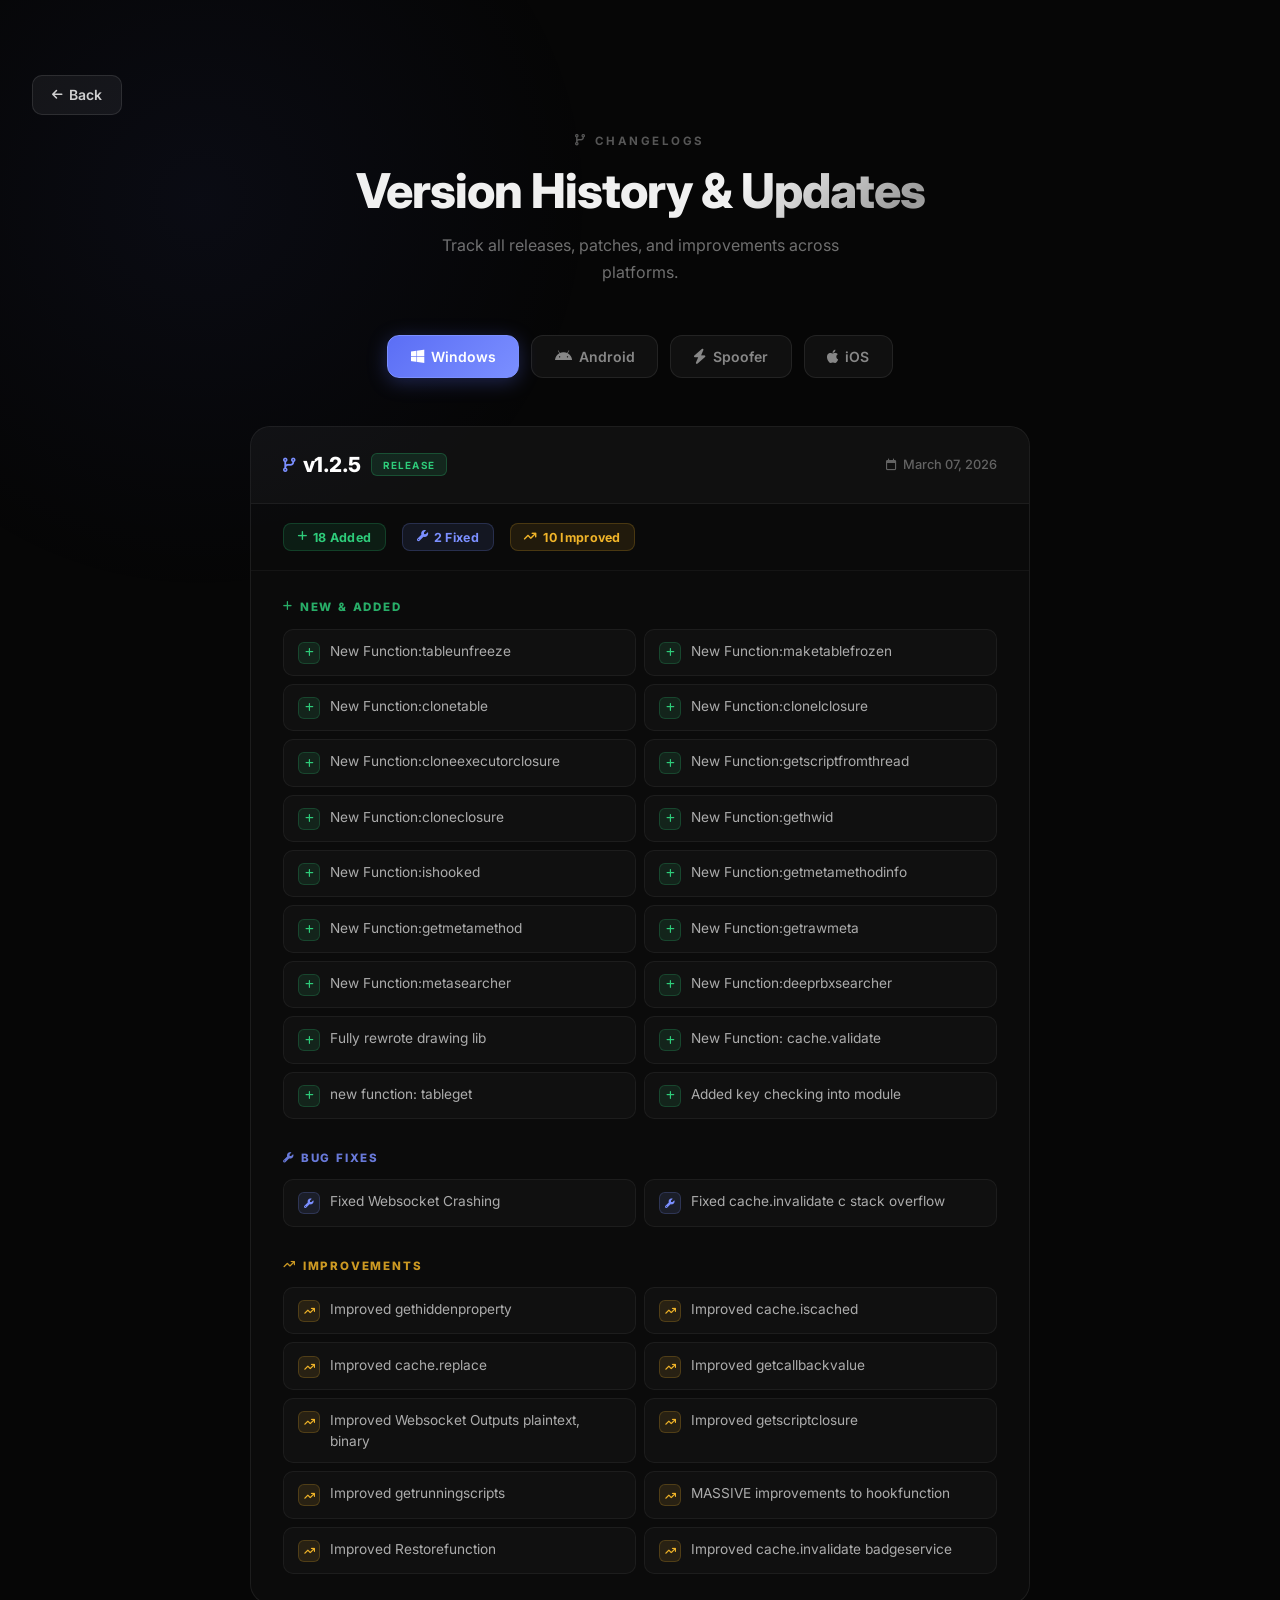
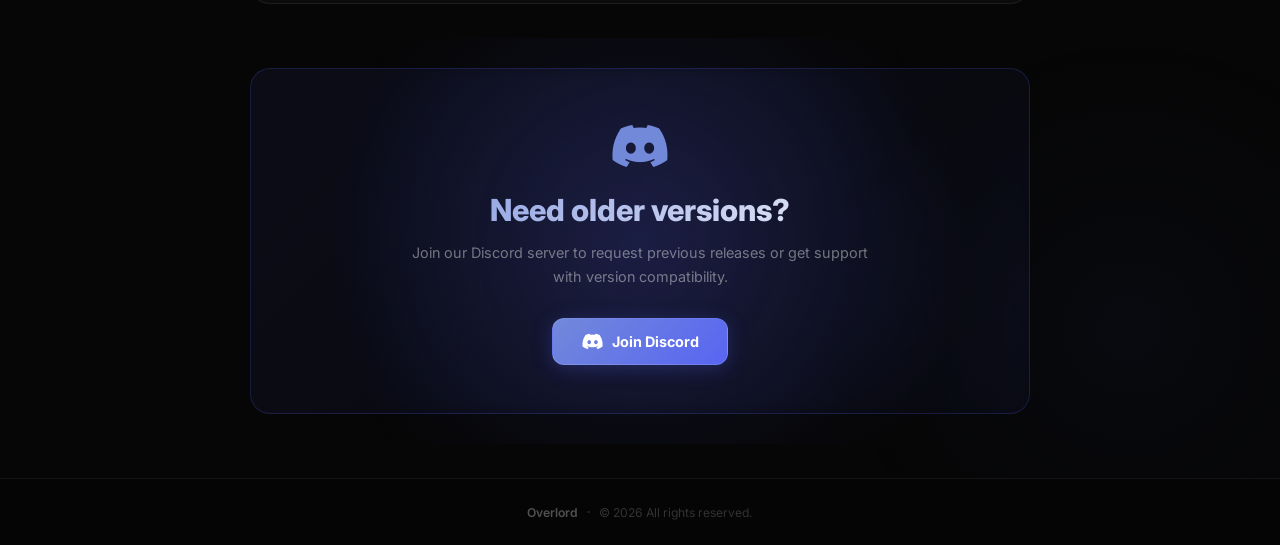
==== commit 3d3f8ba6: "Update changelog.html" ====
--- a/changelog.html
+++ b/changelog.html
@@ -3,7 +3,7 @@
 <head>
 <meta charset="UTF-8">
 <meta name="viewport" content="width=device-width, initial-scale=1.0">
-<title>Changelogs - FluxusZ</title>
+<title>Changelogs - Overlord</title>
 <link rel="preconnect" href="https://fonts.googleapis.com">
 <link rel="preconnect" href="https://fonts.gstatic.com" crossorigin>
 <link href="https://fonts.googleapis.com/css2?family=Inter:wght@300;400;500;600;700;800;900&display=swap" rel="stylesheet">
@@ -53,7 +53,7 @@
 </div>
 
 <footer class="site-footer">
-<span class="footer-text"><strong>FluxusZ</strong></span>
+<span class="footer-text"><strong>Overlord</strong></span>
 <div class="footer-dot"></div>
 <span class="footer-text">&copy; 2026 All rights reserved.</span>
 </footer>
